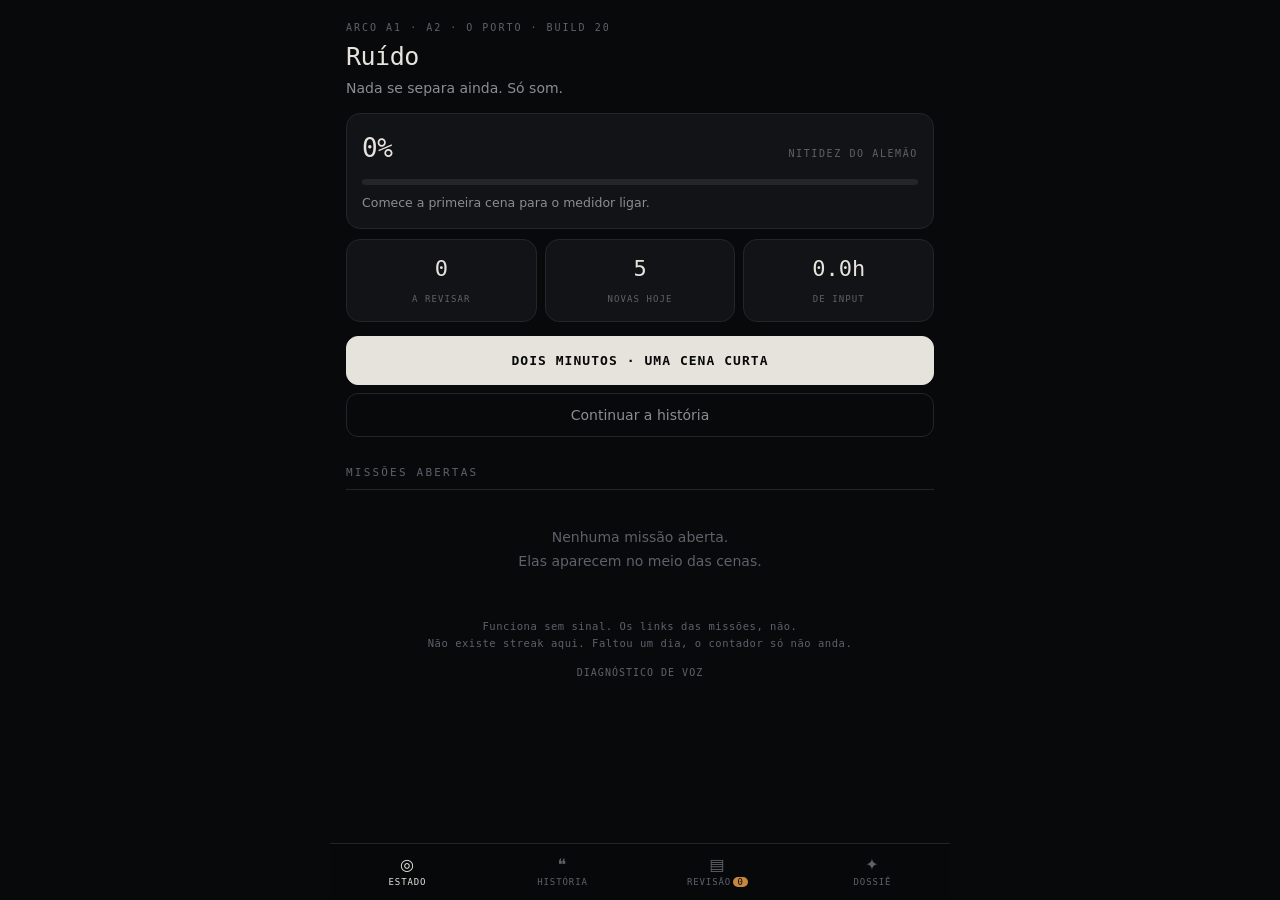
==== index.html @ bc8f6871 "Add files via upload" ====
<!DOCTYPE html>
<html lang="pt-BR">
<head>
<meta charset="utf-8">
<meta name="viewport" content="width=device-width,initial-scale=1,viewport-fit=cover">
<meta name="theme-color" content="#08090A">
<link rel="manifest" href="manifest.webmanifest">
<link rel="apple-touch-icon" href="icon-192.png">
<meta name="mobile-web-app-capable" content="yes">
<meta name="apple-mobile-web-app-status-bar-style" content="black-translucent">
<title>Kein Name</title>
<style>
:root{
  --breu:#08090A; --casco:#121316; --fenda:#232529; --fenda2:#2E3136;
  --osso:#E6E3DC; --bruma:#8B8D94; --fumo:#5E616A;
  --ambar:#C8873F; --gelo:#7FA8C4; --ferrugem:#9A5A4A; --verde:#6E8F6A;
  --mono:ui-monospace,"Roboto Mono","DejaVu Sans Mono",Menlo,monospace;
  --sans:system-ui,-apple-system,"Segoe UI",Roboto,sans-serif;
}
*{box-sizing:border-box;-webkit-tap-highlight-color:transparent}
html,body{margin:0;height:100%}
body{background:var(--breu);color:var(--osso);font-family:var(--sans);font-size:16px;line-height:1.5;-webkit-font-smoothing:antialiased;overflow:hidden}
#app{height:100%;display:flex;flex-direction:column;max-width:620px;margin:0 auto}
.tela{flex:1;overflow-y:auto;padding:20px 16px 30px;display:none}
.tela.ativa{display:block}
.eyebrow{font-family:var(--mono);font-size:10px;letter-spacing:.2em;text-transform:uppercase;color:var(--fumo);margin:0 0 8px}
h1{font-family:var(--mono);font-weight:500;font-size:25px;letter-spacing:-.02em;margin:0 0 4px;line-height:1.15}
h2{font-family:var(--mono);font-size:11px;letter-spacing:.2em;text-transform:uppercase;color:var(--fumo);font-weight:500;margin:28px 0 12px;padding-bottom:8px;border-bottom:1px solid var(--fenda)}

/* ── nitidez: o medidor principal ── */
.nitidez{border:1px solid var(--fenda);border-radius:14px;background:var(--casco);padding:15px;margin:14px 0 10px}
.nitidez .top{display:flex;align-items:baseline;justify-content:space-between;font-family:var(--mono)}
.nitidez .top b{font-size:26px;font-weight:500;letter-spacing:-.02em}
.nitidez .top span{font-size:10px;letter-spacing:.16em;text-transform:uppercase;color:var(--fumo)}
.barra{height:6px;border-radius:3px;background:var(--fenda);margin-top:11px;overflow:hidden}
.barra i{display:block;height:100%;background:linear-gradient(90deg,var(--ferrugem),var(--ambar));transition:width .7s cubic-bezier(.2,.7,.2,1)}
.nitidez p{margin:9px 0 0;font-size:12.5px;color:var(--bruma)}

.linha{display:flex;gap:8px;margin:10px 0}
.linha .cartao{flex:1;margin:0;text-align:center;padding:12px 6px}
.linha .cartao b{display:block;font-family:var(--mono);font-size:22px;font-weight:500}
.linha .cartao span{font-family:var(--mono);font-size:9px;letter-spacing:.12em;text-transform:uppercase;color:var(--fumo)}
.cartao{background:var(--casco);border:1px solid var(--fenda);border-radius:14px;padding:15px;margin:0 0 10px}
.cartao h3{margin:0 0 5px;font-size:15.5px;font-weight:600}
.cartao p{margin:0;font-size:13.5px;color:var(--bruma)}

button,.btn{font-family:var(--sans);cursor:pointer;border-radius:12px;border:1px solid var(--fenda);background:transparent;color:var(--osso);padding:13px 16px;font-size:15px}
button:active{transform:scale(.99)}
button:focus-visible{outline:2px solid var(--ambar);outline-offset:2px}
.principal{width:100%;background:var(--osso);color:var(--breu);border-color:var(--osso);font-weight:600;font-family:var(--mono);letter-spacing:.08em;text-transform:uppercase;font-size:13px;padding:16px;margin-top:4px}
.fantasma{width:100%;margin-top:8px;color:var(--bruma);font-size:14px}
.mini{font-family:var(--mono);font-size:10px;letter-spacing:.1em;text-transform:uppercase;color:var(--fumo);background:none;border:none;padding:10px;width:100%;margin-top:4px}

/* ── letreiro de cena ── */
.letreiro{font-family:var(--mono);font-size:10px;letter-spacing:.18em;text-transform:uppercase;color:var(--fumo);border:1px solid var(--fenda);border-left:2px solid var(--ambar);border-radius:8px;padding:9px 11px;margin:0 0 18px;line-height:1.7}
.letreiro b{display:block;color:var(--osso);font-size:12px;letter-spacing:.1em;font-weight:500}

/* ── chat ── */
#fluxo{padding-bottom:14px}
.narr{color:var(--bruma);font-size:14px;font-style:italic;margin:18px 4px;text-align:center;line-height:1.65}
.bolha{max-width:88%;margin:0 0 12px;padding:12px 14px;border-radius:16px 16px 16px 4px;background:var(--casco);border:1px solid var(--fenda)}
.bolha .quem{font-family:var(--mono);font-size:10px;letter-spacing:.16em;text-transform:uppercase;color:var(--ambar);margin:0 0 7px}
.bolha.en .quem{color:var(--gelo)}
.bolha .txt{font-size:17.5px;line-height:1.6}
.bolha .pt{font-size:13px;color:var(--bruma);margin-top:9px;padding-top:9px;border-top:1px solid var(--fenda);display:none}
.bolha.aberta .pt{display:block}
.bolha .ferramentas{display:flex;gap:6px;margin-top:11px}
.bolha .ferramentas button{padding:7px 11px;font-family:var(--mono);font-size:10px;letter-spacing:.1em;text-transform:uppercase;color:var(--fumo);border-radius:8px}

/* ── A NÉVOA ── */
.p{cursor:pointer;transition:filter .45s ease,opacity .45s ease;border-radius:3px}
.p.n0{color:var(--fumo);letter-spacing:.04em}
.bolha.en .p.n0{filter:blur(3px);opacity:.72;color:inherit;letter-spacing:normal}
.p.n1{filter:blur(3px);opacity:.72}
.p.n2{filter:blur(1.1px);opacity:.9}
.p.n3{filter:none}
.p.clara{filter:none!important;opacity:1!important;color:inherit!important;background:rgba(200,135,63,.12)}
.bolha.en .p.clara{background:rgba(127,168,196,.12)}

.eu{max-width:88%;margin:0 0 12px auto;padding:12px 14px;border-radius:16px 16px 4px 16px;background:var(--fenda);font-size:15px}
.ops{display:flex;flex-direction:column;gap:8px;margin:6px 0 14px}
.ops button{text-align:left;line-height:1.4}
.ops button:active{background:var(--fenda)}

.painel{border:1px solid var(--fenda);border-radius:14px;padding:15px;margin:0 0 14px;background:var(--casco)}
.painel .rot{font-family:var(--mono);font-size:10px;letter-spacing:.16em;text-transform:uppercase;color:var(--fumo);margin:0 0 8px}
.painel h4{margin:0 0 6px;font-size:16px}
.painel p{margin:0 0 12px;font-size:14px;color:var(--bruma)}
.painel.missao{border-left:2px solid var(--ambar)}
.painel.nota{border-left:2px solid var(--gelo)}
.painel.dossie{border-left:2px solid var(--ferrugem)}
.painel.claude{border-left:2px solid var(--osso)}
.painel.baralho{border-left:2px solid var(--verde)}
.painel a.link{display:block;text-align:center;text-decoration:none;color:var(--osso);border:1px solid var(--fenda2);border-radius:10px;padding:12px;font-size:14px;margin-bottom:8px}
.selo{display:inline-block;font-family:var(--mono);font-size:10px;letter-spacing:.12em;text-transform:uppercase;color:var(--ambar);border:1px solid var(--fenda2);border-radius:6px;padding:3px 7px;margin-bottom:10px}

/* ── revisão ── */
.carta{background:var(--casco);border:1px solid var(--fenda);border-radius:16px;padding:30px 20px;text-align:center;margin:12px 0}
.carta .frente{font-size:26px;line-height:1.3}
.carta .verso{font-size:17px;color:var(--bruma);margin-top:18px;padding-top:18px;border-top:1px solid var(--fenda);display:none}
.carta.virada .verso{display:block}
.carta .dica{font-size:13px;color:var(--fumo);margin-top:10px;font-style:italic}
.direcao{font-family:var(--mono);font-size:10px;letter-spacing:.14em;text-transform:uppercase;color:var(--fumo);margin-bottom:14px}
.notas{display:grid;grid-template-columns:repeat(4,1fr);gap:6px;margin-top:12px}
.notas button{padding:14px 3px;font-family:var(--mono);font-size:10.5px;letter-spacing:.03em}
.notas button.b0{border-color:var(--ferrugem);color:var(--ferrugem)}
.notas button.b3{border-color:var(--verde);color:var(--verde)}

/* ── mapa ── */
.local{display:block;width:100%;text-align:left;background:var(--casco);border:1px solid var(--fenda);border-radius:14px;padding:15px;margin:0 0 10px}
.local.destaque{border-left:2px solid var(--ambar)}
.local.trancado{opacity:.45}
.local h4{margin:0 0 4px;font-size:16px;display:flex;justify-content:space-between;align-items:center}
.local p{margin:0;font-size:13px;color:var(--bruma)}
.vinculo{display:inline-flex;gap:3px;vertical-align:middle}
.vinculo i{width:6px;height:6px;border-radius:50%;background:var(--fenda2);display:block}
.vinculo i.on{background:var(--ambar)}

/* ── lupa ── */
#lupa{position:fixed;left:0;right:0;bottom:0;background:var(--casco);border-top:1px solid var(--fenda2);padding:18px 18px calc(20px + env(safe-area-inset-bottom));transform:translateY(110%);transition:transform .28s cubic-bezier(.2,.8,.2,1);z-index:40;max-width:620px;margin:0 auto}
#lupa.abre{transform:none}
#lupa .w{font-family:var(--mono);font-size:22px;margin:0 0 6px}
#lupa .m{font-size:15px;color:var(--bruma);margin:0 0 4px}
#lupa .s{font-family:var(--mono);font-size:10px;letter-spacing:.14em;text-transform:uppercase;color:var(--fumo)}
#lupa .fechar{position:absolute;top:12px;right:12px;border:none;color:var(--fumo);font-size:20px;padding:6px 10px}

.item{border-bottom:1px solid var(--fenda);padding:14px 0}
.item:last-child{border-bottom:none}
.item h4{margin:0 0 4px;font-size:15px}
.item p{margin:0;font-size:13.5px;color:var(--bruma)}
.tag{font-family:var(--mono);font-size:9.5px;letter-spacing:.14em;text-transform:uppercase;padding:2px 6px;border-radius:5px;background:rgba(200,135,63,.13);color:var(--ambar);margin-left:6px;vertical-align:1px}
.tag.en{background:rgba(127,168,196,.13);color:var(--gelo)}

nav{display:flex;border-top:1px solid var(--fenda);background:rgba(8,9,10,.96);backdrop-filter:blur(10px);padding-bottom:env(safe-area-inset-bottom)}
nav button{flex:1;border:none;border-radius:0;padding:11px 2px 13px;background:none;color:var(--fumo);font-family:var(--mono);font-size:9px;letter-spacing:.1em;text-transform:uppercase}
nav button .ic{display:block;font-size:16px;margin-bottom:3px;font-family:var(--sans)}
nav button.ativa{color:var(--osso)}
nav button .pip{display:inline-block;min-width:15px;padding:0 4px;background:var(--ambar);color:var(--breu);border-radius:8px;font-size:9px;margin-left:2px}

.vazio{text-align:center;color:var(--fumo);font-size:14px;padding:44px 20px;line-height:1.7}
.aviso{font-family:var(--mono);font-size:10.5px;color:var(--fumo);letter-spacing:.05em;line-height:1.7;text-align:center;margin:22px 0 0}
textarea{width:100%;background:var(--casco);border:1px solid var(--fenda);border-radius:12px;color:var(--osso);font-family:var(--mono);font-size:12px;padding:12px;min-height:140px}
@media(prefers-reduced-motion:reduce){*{transition:none!important}}
</style>
</head>
<body>
<div id="app">
  <section class="tela ativa" id="t-estado"></section>
  <section class="tela" id="t-historia"><div id="fluxo"></div></section>
  <section class="tela" id="t-revisao"></section>
  <section class="tela" id="t-dossie"></section>
  <nav>
    <button data-t="estado" class="ativa"><span class="ic">◎</span>Estado</button>
    <button data-t="historia"><span class="ic">❝</span>História</button>
    <button data-t="revisao"><span class="ic">▤</span>Revisão<span class="pip" id="pip" hidden></span></button>
    <button data-t="dossie"><span class="ic">✦</span>Dossiê</button>
  </nav>
</div>
<div id="lupa" hidden><button class="fechar" onclick="fecharLupa()">×</button><div id="lupaC"></div></div>

<script>
/* ══════════════════════════════════════════════════════════════
   KEIN NAME — pacote v2
   Alemão A1 do zero · Inglês A2
   ══════════════════════════════════════════════════════════════ */
const BUILD = 20;
const yt = q => "https://www.youtube.com/results?search_query=" + encodeURIComponent(q);

const PACOTE = {
versao:2,
personagens:{
  hallmann:{nome:"Dra. Hallmann"}, marlene:{nome:"Marlene"},
  jonas:{nome:"Jonas"}, teodor:{nome:"Teodor"}
},

/* ── LÉXICO ──────────────────────────────────────────────
   tok = as formas de superfície que essa carta "limpa" na tela  */
cartas:{
 "de.gutenmorgen":{lang:"de",f:"Guten Morgen",v:"bom dia",tok:["guten","morgen"]},
 "de.danke":{lang:"de",f:"Danke",v:"obrigado",tok:["danke"]},
 "de.bitte":{lang:"de",f:"bitte",v:"por favor · de nada",tok:["bitte"]},
 "de.ja":{lang:"de",f:"ja / nein",v:"sim / não",tok:["ja","nein"]},
 "de.gut":{lang:"de",f:"gut",v:"bom, bem",tok:["gut","sehr"]},
 "de.bett":{lang:"de",f:"das Bett",v:"a cama",dica:"neutro · das",tok:["bett"]},
 "de.fenster":{lang:"de",f:"das Fenster",v:"a janela",dica:"neutro · das",tok:["fenster"]},
 "de.tuer":{lang:"de",f:"die Tür",v:"a porta",dica:"feminino · die",tok:["tür"]},
 "de.tisch":{lang:"de",f:"der Tisch",v:"a mesa",dica:"masculino · der",tok:["tisch"]},
 "de.stuhl":{lang:"de",f:"der Stuhl",v:"a cadeira",dica:"masculino · der",tok:["stuhl"]},
 "de.lampe":{lang:"de",f:"die Lampe",v:"a luz, o abajur",dica:"feminino · die",tok:["lampe"]},
 "de.brot":{lang:"de",f:"das Brot",v:"o pão",dica:"neutro · das",tok:["brot"]},
 "de.wasser":{lang:"de",f:"das Wasser",v:"a água",dica:"neutro · das",tok:["wasser"]},
 "de.kaffee":{lang:"de",f:"der Kaffee",v:"o café",dica:"masculino · der",tok:["kaffee"]},
 "de.milch":{lang:"de",f:"die Milch",v:"o leite",dica:"feminino · die",tok:["milch"]},
 "de.fisch":{lang:"de",f:"der Fisch",v:"o peixe",dica:"masculino · der",tok:["fisch"]},
 "de.netz":{lang:"de",f:"das Netz",v:"a rede",dica:"neutro · das",tok:["netz"]},
 "de.boot":{lang:"de",f:"das Boot",v:"o barco",dica:"neutro · das",tok:["boot"]},
 "de.hafen":{lang:"de",f:"der Hafen",v:"o porto",dica:"masculino · der",tok:["hafen"]},
 "de.meer":{lang:"de",f:"das Meer",v:"o mar",dica:"neutro · das",tok:["meer"]},
 "de.name":{lang:"de",f:"der Name",v:"o nome",dica:"masculino · der",tok:["name","namen"]},
 "de.kopf":{lang:"de",f:"der Kopf",v:"a cabeça",dica:"masculino · der",tok:["kopf"]},
 "de.geld":{lang:"de",f:"das Geld",v:"o dinheiro",dica:"neutro · das",tok:["geld"]},
 "de.kalt":{lang:"de",f:"kalt / warm",v:"frio / quente",tok:["kalt","warm"]},
 "de.heute":{lang:"de",f:"heute",v:"hoje",tok:["heute"]},
 "de.hier":{lang:"de",f:"hier",v:"aqui",tok:["hier"]},
 "de.wasistdas":{lang:"de",f:"Was ist das?",v:"o que é isso?",tok:["was","ist","das"]},
 "de.wieheisstdu":{lang:"de",f:"Wie heißt du?",v:"como você se chama?",tok:["wie","heißt","heißen"]},
 "de.ichheisse":{lang:"de",f:"Ich heiße ...",v:"eu me chamo ...",tok:["ich","heiße"]},
 "de.ichweissnicht":{lang:"de",f:"Ich weiß nicht.",v:"eu não sei",tok:["weiß","nicht"]},
 "de.ichverstehenicht":{lang:"de",f:"Ich verstehe nicht.",v:"eu não entendo",tok:["verstehe","verstehen"]},
 "de.langsambitte":{lang:"de",f:"Langsam, bitte.",v:"devagar, por favor",tok:["langsam"]},
 "de.nochmal":{lang:"de",f:"Noch mal.",v:"de novo",tok:["noch","mal"]},
 "de.ichmoechte":{lang:"de",f:"Ich möchte ...",v:"eu queria ... (pedido educado)",tok:["möchte","möchtest"]},
 "de.wieviel":{lang:"de",f:"Wie viel kostet das?",v:"quanto custa isso?",tok:["viel","kostet"]},
 "de.haben":{lang:"de",f:"Haben Sie ...?",v:"o senhor tem ...?",tok:["haben"]},
 "de.machen":{lang:"de",f:"machen",v:"fazer",tok:["machen","macht"]},

 "en.wakeup":{lang:"en",f:"to wake up",v:"acordar",dica:"A2 · phrasal básico",tok:["wake up","woke up"]},
 "en.lookfor":{lang:"en",f:"to look for",v:"procurar",dica:"A2 · phrasal básico",tok:["look for","looking for","looked for"]},
 "en.findout":{lang:"en",f:"to find out",v:"descobrir",dica:"A2 · phrasal básico",tok:["find out","found out"]},
 "en.washup":{lang:"en",f:"to wash up (on a beach)",v:"dar à costa, ser trazido pela maré",dica:"expressão marítima",tok:["washed up","wash up"]},
 "en.makesense":{lang:"en",f:"It doesn't make sense.",v:"não faz sentido",dica:"A2 · frase inteira",tok:["make sense","makes sense"]},
 "en.noidea":{lang:"en",f:"I have no idea.",v:"não faço ideia",dica:"A2 · frase inteira",tok:["no idea"]},
 "en.atleast":{lang:"en",f:"at least",v:"pelo menos",dica:"A2 · conector",tok:["at least"]},
 "en.onpurpose":{lang:"en",f:"on purpose",v:"de propósito",dica:"A2 · expressão",tok:["on purpose"]},
 "en.keeptrack":{lang:"en",f:"to keep track of",v:"acompanhar, não perder de vista",tok:["keep track"]},
 "en.takecare":{lang:"en",f:"to take care of",v:"cuidar de",dica:"A2 · phrasal básico",tok:["take care"]},
 "en.rightnow":{lang:"en",f:"right now",v:"agora mesmo",dica:"A2",tok:["right now"]},
 "en.becareful":{lang:"en",f:"Be careful.",v:"tome cuidado",dica:"A2",tok:["be careful","careful"]}
},

/* ── ESTRUTURA ── */
arco:{cefr:"A1 · A2",titulo:"O Porto",
 sinopse:"Stralsund, Báltico. Você acorda sem nome. Tudo à sua volta é alemão; no bolso do casaco, um caderno em inglês com a sua letra."},
capitulos:[
 {id:"c1",titulo:"Ruído",desc:"Nada se separa ainda. Só som.",cenas:["s1","s2","s3","s4","s5"],exame:"x1",portao:{min:0,vistas:0}},
 {id:"c2",titulo:"Nomes",desc:"As coisas começam a ter borda.",cenas:["s6","s7","s8"],exame:"x2",portao:{min:40,vistas:14}}
],

/* ── LOCAIS (sempre tem o que fazer) ── */
locais:{
 pensao:{nome:"A pensão Voss",quem:"marlene",onde:"Rua do cais 4 · cheiro de pão",abre:1,micro:["mp1","mp2","mp3"]},
 kai:{nome:"O cais norte",quem:"teodor",onde:"Vento, redes, gaivotas",abre:1,micro:["mk1","mk2","mk3"]},
 boot:{nome:"O barco do Jonas",quem:"jonas",onde:"Motor parado, cheiro de diesel",abre:3,micro:["mb1","mb2"]},
 praxis:{nome:"O consultório",quem:"hallmann",onde:"Desinfetante e uma ficha em branco",abre:6,micro:["mh1","mh2"]}
},

cenas:{

s1:{titulo:"Kein Name",local:"Hospital · Stralsund",hora:"07:10 · nublado",nodes:[
 {t:"narr",pt:"Luz branca. Cheiro de desinfetante e de maré. Uma mulher de jaleco está falando com você há algum tempo — você só percebe agora que as palavras eram para você."},
 {t:"fala",quem:"hallmann",lang:"de",txt:"Guten Morgen. Können Sie mich hören?",pt:"Bom dia. Você consegue me ouvir?"},
 {t:"narr",pt:"Você entende que é uma pergunta pela melodia — sobe no fim. Só isso. Toque em qualquer palavra para forçar o foco nela."},
 {t:"fala",quem:"hallmann",lang:"de",txt:"Wie heißen Sie?",pt:"Como o senhor se chama?"},
 {t:"escolha",pergunta:"Você procura o próprio nome e não acha nada.",ops:[
  {txt:"Balbuciar qualquer som de volta.",flag:"tentou_falar",replica:{quem:"hallmann",lang:"de",txt:"Ganz ruhig. Ganz langsam.",pt:"Calma. Bem devagar."}},
  {txt:"Ficar em silêncio e só ouvir.",flag:"ficou_calado",replica:{quem:"hallmann",lang:"de",txt:"Gut. Hören Sie einfach zu.",pt:"Bom. Apenas escute."}}]},
 {t:"narr",pt:"Ela escreve algo. No lugar do nome, na ficha, deixa em branco e anota duas palavras que você vai ver muitas vezes ainda: KEIN NAME."},
 {t:"cartas",ids:["de.gutenmorgen","de.ja"]},
 {t:"dossie",id:"f1",titulo:"Ficha 001 — Stralsund",corpo:"Homem, ~20 anos. Encontrado no cais norte. Sem documento. Audição normal, fala ausente. Casaco continha um caderno manuscrito em inglês. Nome: em branco."},
 {t:"nota",id:"n1",titulo:"Por que a tela está embaçada",corpo:"A névoa não é enfeite: é o seu ouvido desenhado na tela. Cada palavra aparece do jeito que você a escuta hoje.\n\nBloco sólido = som que você nunca separou do resto. Borrado = já passou por você, ainda não gruda. Nítido = já é sua.\n\nEla limpa sozinha conforme você reencontra a palavra nas cenas e acerta a carta na revisão. Você não aperta nada para isso acontecer. Reler uma cena velha daqui a duas semanas é a melhor medida de progresso que este app tem."},
 {t:"missao",id:"m1",titulo:"Deixar o som entrar",desc:"20 minutos de canções infantis alemãs. Não tente entender. Olhe pela janela do trem. O alvo é o ritmo.",link:yt("kinderlieder zum mitsingen"),minutos:20,lang:"de"}]},

s2:{titulo:"Die Pension",local:"Pensão Voss · cais",hora:"06:40 · chuva fina",nodes:[
 {t:"narr",pt:"Três dias depois. Uma pensão de dois andares no cais, cheiro de pão. Marlene Voss tem sessenta e poucos anos e a decisão já tomada: com você, ela não fala outra língua."},
 {t:"fala",quem:"marlene",lang:"de",txt:"Guten Morgen.",pt:"Bom dia."},
 {t:"narr",pt:"Ela aponta para a cama. Depois para a janela. Depois para a porta. Uma coisa de cada vez, sempre no mesmo ritmo, sempre esperando."},
 {t:"fala",quem:"marlene",lang:"de",txt:"Das Bett. Das Fenster. Die Tür.",pt:"A cama. A janela. A porta."},
 {t:"escolha",pergunta:"Ela espera. Está claro que espera alguma coisa.",ops:[
  {txt:"Repetir exatamente os sons que ela fez.",flag:"repetiu",replica:{quem:"marlene",lang:"de",txt:"Ja! Noch mal. Das Bett.",pt:"Sim! De novo. A cama."}},
  {txt:"Apontar para a janela e olhar para ela.",flag:"apontou",replica:{quem:"marlene",lang:"de",txt:"Das Fenster. Gut.",pt:"A janela. Bom."}}]},
 {t:"cartas",ids:["de.bett","de.fenster","de.tuer"]},
 {t:"fala",quem:"marlene",lang:"de",txt:"Das Brot. Das Wasser. Der Tisch. Bitte.",pt:"O pão. A água. A mesa. Por favor."},
 {t:"cartas",ids:["de.brot","de.wasser","de.tisch","de.danke","de.bitte"]},
 {t:"nota",id:"n2",titulo:"Você já notou. Agora eu explico.",corpo:"Reparou que ela nunca diz só Brot? Vem sempre uma palavrinha antes: das, die, der. Todo substantivo alemão carrega um desses — é o gênero da palavra, e não existe lógica confiável para adivinhar.\n\nRegra da casa: você nunca guarda um substantivo sozinho, guarda com o artigo colado, como se fosse uma palavra só. Suas cartas já vêm assim. Não decore a lista de gêneros. Só nunca separe."},
 {t:"missao",id:"m2",titulo:"O ritual da manhã",desc:"Amanhã, ao acordar, faça o percurso da Marlene em voz alta: cama, janela, porta, mesa, pão, água. Aponte de verdade. Todos os dias desta semana.",minutos:5,lang:"de"}]},

s3:{titulo:"The Notebook",local:"Pensão Voss · cozinha",hora:"19:20 · vento sul",nodes:[
 {t:"narr",pt:"O sobrinho de Marlene chega do turno nos barcos com o seu casaco na mão e o caderno já aberto. Ele fala com você em inglês — e alguma coisa em você acompanha sem esforço, o que é assustador."},
 {t:"fala",quem:"jonas",lang:"en",foco:["washed up","look for"],txt:"So. You washed up on the north pier. No papers, no name. Only this notebook. I had to look for something with your name on it. There is nothing.",pt:"Então. Você deu à costa no cais norte. Sem documento, sem nome. Só este caderno. Tive que procurar alguma coisa com o seu nome. Não tem nada."},
 {t:"narr",pt:"Você entende. Não tudo, mas o suficiente para o estômago afundar. O alemão é uma parede; o inglês é uma porta entreaberta."},
 {t:"fala",quem:"jonas",lang:"en",foco:["make sense","looking for"],txt:"And it doesn't make sense. Nobody is looking for you. Nobody called the police. Nothing.",pt:"E não faz sentido. Ninguém está te procurando. Ninguém chamou a polícia. Nada."},
 {t:"escolha",pergunta:"O caderno tem umas quarenta páginas. Só a primeira tem data.",ops:[
  {txt:"Read me the first page.",flag:"leu_pagina",replica:{quem:"jonas",lang:"en",foco:["keep track"],txt:"Okay. The writing is bad, so wait a second. It says: keep track of everything. Trust the water, not the people.",pt:"Ok. A letra é ruim, então espera um pouco. Diz: acompanhe tudo. Confie na água, não nas pessoas."}},
  {txt:"Pegar o caderno da mão dele.",flag:"pegou_caderno",replica:{quem:"jonas",lang:"en",foco:["be careful","take care"],txt:"Easy. It's yours. But be careful — take care of it and don't show it to people here.",pt:"Calma. É seu. Mas tome cuidado — cuide dele e não mostre para as pessoas daqui."}}]},
 {t:"cartas",ids:["en.washup","en.lookfor","en.makesense","en.keeptrack"]},
 {t:"dossie",id:"f2",titulo:"Caderno — página 1",corpo:"Keep track of everything. Trust the water, not the people.\n\nA letra é a sua. A data é de quatro meses atrás. As outras trinta e nove páginas não têm data nenhuma."},
 {t:"nota",id:"n3",titulo:"Por que o inglês aparece quase limpo",corpo:"O alemão você está construindo do chão. O inglês não: você está em A2. Entende a linha geral de uma frase simples, tropeça no vocabulário menos comum e nas expressões que não se traduzem palavra por palavra.\n\nPor isso a névoa do inglês é seletiva. A frase inteira fica legível e só a expressão fica embaçada — porque é exatamente ali que você perde o sentido. Nada de aula de gramática básica: o inglês ganha frase inteira, phrasal verb comum e fala real. É assim que A2 vira B1, não com mais regra."},
 {t:"missao",id:"m3",titulo:"Inglês de verdade, em A2",desc:"20 minutos de fala nativa lenta e não didática. Primeira passada sem legenda; se voltar, aí sim com legenda.",link:yt("slow english conversation podcast a2 real speech"),minutos:20,lang:"en"}]},

s4:{titulo:"Der Alte am Kai",local:"Cais norte",hora:"05:55 · frio",nodes:[
 {t:"narr",pt:"No cais há um velho que conserta redes e quase não fala. Chamam ele de Teodor. Quando fala, é curto. O resto do tempo ele assobia a mesma coisa."},
 {t:"fala",quem:"teodor",lang:"de",txt:"Der Hafen. Das Meer. Kalt heute.",pt:"O porto. O mar. Frio hoje."},
 {t:"narr",pt:"E volta a assobiar. Sobe, sobe, cai. Uma pausa. Sobe de novo, cai mais longe. Você percebe que consegue prever onde a melodia vai cair antes que ela caia."},
 {t:"nota",id:"n4",titulo:"O que você acabou de fazer é o núcleo do método",corpo:"Prever onde a frase vai cair é prosódia — a melodia e o ritmo de uma língua. É a primeira coisa que um bebê aprende, meses antes de qualquer palavra, e é a última coisa que um adulto que estudou por livro adquire.\n\nA prosódia entra por exposição e não entra por explicação. Quando ela está no lugar, as palavras se separam quase sozinhas — e é literalmente isso que a névoa desta tela está desenhando."},
 {t:"escolha",pergunta:"Ele para o assobio e olha para você.",ops:[
  {txt:"Tentar assobiar de volta.",flag:"assobiou",replica:{quem:"teodor",lang:"de",txt:"Ha. Noch mal.",pt:"Ha. De novo."}},
  {txt:"Dizer a única palavra que ele te deu.",flag:"repetiu_teodor",replica:{quem:"teodor",lang:"de",txt:"Der Hafen. Ja. Der.",pt:"O porto. Sim. Der."}}]},
 {t:"cartas",ids:["de.hafen","de.meer","de.kalt","de.heute","de.nochmal"]},
 {t:"missao",id:"m4",titulo:"Sete vezes a mesma música",desc:"Escolha UMA canção alemã e ouça sete vezes ao longo da semana. Sempre a mesma. Na sétima você vai estar antecipando frases inteiras sem saber o que significam — e é exatamente esse o ponto.",link:yt("deutsche volkslieder einfach langsam"),minutos:25,lang:"de"}]},

s5:{titulo:"Langsam, bitte",local:"Pensão Voss · cozinha",hora:"07:05 · sol raso",nodes:[
 {t:"narr",pt:"Uma semana na pensão. Marlene fala mais rápido a cada dia, de propósito. Hoje ela disse uma frase longa e esperou, com as mãos na cintura."},
 {t:"fala",quem:"marlene",lang:"de",txt:"Also, was möchtest du heute machen, hm?",pt:"Então, o que você quer fazer hoje, hm?"},
 {t:"escolha",pergunta:"Você pegou três sons no meio e perdeu o resto.",ops:[
  {txt:"Langsam, bitte.",flag:"pediu_devagar",replica:{quem:"marlene",lang:"de",txt:"Langsam. Gut. Was — möchtest — du — heute — machen?",pt:"Devagar. Bom. O que — você quer — fazer — hoje?"}},
  {txt:"Ich verstehe nicht.",flag:"pediu_traduzir",replica:{quem:"marlene",lang:"de",txt:"Kein Problem. Noch mal, langsam.",pt:"Sem problema. De novo, devagar."}}]},
 {t:"cartas",ids:["de.langsambitte","de.ichverstehenicht","de.ichweissnicht","de.wasistdas","de.wieheisstdu","de.gut"]},
 {t:"nota",id:"n5",titulo:"As quatro frases que valem mais que cem palavras",corpo:"Langsam, bitte · Noch mal · Ich verstehe nicht · Was ist das?\n\nEssas quatro não servem para conversar. Servem para manter a conversa viva quando você não entendeu — que é 90% do que vai acontecer nos próximos meses. Quem tem essas frases automáticas continua exposto ao idioma; quem não tem, trava e sai da conversa.\n\nElas são as primeiras que o app vai te cobrar também no sentido inverso: português → alemão."},
 {t:"claude",titulo:"Praticar o ritual em voz alta",prompt:"Estou no jogo Kein Name, arco A1 alemão, capítulo 1 (Ruído), cena 5.\n\nFrases que já tenho: Guten Morgen / Langsam, bitte / Noch mal / Ich verstehe nicht / Ich weiß nicht / Was ist das? / Danke / bitte.\nSubstantivos com artigo: das Bett, das Fenster, die Tür, der Tisch, das Brot, das Wasser, die Lampe, der Hafen, das Meer.\n\nAja como Marlene Voss, dona da pensão. Fale comigo SÓ em alemão, com essas palavras e no máximo duas novas por vez. Aponte para as coisas do quarto e espere eu responder. Se eu travar, repita mais devagar em vez de traduzir. Só traduza se eu escrever: bitte übersetzen.\n\nNo fim me devolva: (1) as frases novas que apareceram, no formato frente | verso, e (2) uma linha dizendo se eu já posso seguir para o exame."},
 {t:"missao",id:"m5",titulo:"Traduzir ao contrário",desc:"No trem da volta, produza as sete frases da semana a partir do português, de cabeça. Só as que saírem em menos de dois segundos contam como suas.",minutos:10,lang:"de"}]},

x1:{titulo:"Sprechstunde",local:"Consultório · Dra. Hallmann",hora:"11:00",exame:true,nodes:[
 {t:"narr",pt:"Ela não vai te avaliar por prova escrita. Vai conversar e ver o que aguenta de pé."},
 {t:"fala",quem:"hallmann",lang:"de",txt:"Guten Morgen. Wie geht es Ihnen heute?",pt:"Bom dia. Como o senhor está hoje?"},
 {t:"escolha",pergunta:"Responda com o que você tem.",ops:[
  {txt:"Guten Morgen. Langsam, bitte.",replica:{quem:"hallmann",lang:"de",txt:"Sehr gut. Das ist ein ganzer Satz.",pt:"Muito bom. Isso é uma frase inteira."}},
  {txt:"Ich weiß nicht.",replica:{quem:"hallmann",lang:"de",txt:"Auch eine Antwort. Und eine richtige.",pt:"Também é uma resposta. E uma correta."}}]},
 {t:"fala",quem:"hallmann",lang:"de",txt:"Was ist das? Und das? Und das hier?",pt:"O que é isso? E isso? E isso aqui?"},
 {t:"narr",pt:"Ela aponta para a janela, a mesa, a lâmpada. Você responde as três — e percebe, no meio, que respondeu sem traduzir por dentro."},
 {t:"cartas",ids:["de.lampe","de.hier"]},
 {t:"dossie",id:"f3",titulo:"Ficha 002 — Reavaliação",corpo:"Sete dias. Segmentação presente. Repetição espontânea presente. Memória autobiográfica: ausente.\n\nHallmann anotou uma última linha e não mostrou: O paciente entende inglês melhor do que deveria, para alguém que não lembra de tê-lo aprendido."},
 {t:"nota",id:"n6",titulo:"O que mudou em uma semana",corpo:"Você não fala alemão. Mas o fluxo parou de ser uma parede: você corta a frase em pedaços, reconhece onde ela sobe e onde cai, e tem sete ferramentas para não sair da conversa quando não entende.\n\nVolte na cena 1 agora e leia de novo. É o mesmo texto. Não é a mesma tela."}]},

/* ── CAPÍTULO 2 ── */
s6:{titulo:"Der Markt",local:"Mercado do porto",hora:"08:15 · movimento",nodes:[
 {t:"narr",pt:"Marlene te arrasta para o mercado com uma cesta vazia e nenhuma intenção de ajudar. Ela fica dois passos atrás, de braços cruzados."},
 {t:"fala",quem:"marlene",lang:"de",txt:"Du machst das heute. Ich warte hier.",pt:"Hoje quem faz é você. Eu espero aqui."},
 {t:"narr",pt:"O homem do balcão olha para você. Tem peixe, pão, leite e café atrás dele."},
 {t:"escolha",pergunta:"Você precisa pedir alguma coisa.",ops:[
  {txt:"Ich möchte Brot, bitte.",flag:"pediu_pao",replica:{quem:"marlene",lang:"de",txt:"Ha! Ein Satz. Und wie viel kostet das?",pt:"Ha! Uma frase. E quanto custa isso?"}},
  {txt:"Apontar e dizer: Das, bitte.",flag:"apontou_mercado",replica:{quem:"marlene",lang:"de",txt:"Funktioniert. Aber morgen mit Wörtern.",pt:"Funciona. Mas amanhã com palavras."}}]},
 {t:"cartas",ids:["de.ichmoechte","de.wieviel","de.geld","de.milch","de.kaffee","de.fisch"]},
 {t:"nota",id:"n7",titulo:"Ich möchte é o seu primeiro verbo útil",corpo:"Você acabou de pular etapa e não percebeu. Cursos ensinam ich will (eu quero) primeiro; na rua ninguém usa isso com estranho, soa como criança exigindo.\n\nIch möchte é a forma educada, e serve para tudo: comida, informação, ajuda. Um substantivo depois dela já é uma frase completa e correta. Você tem trinta substantivos com artigo. Isso significa que você acabou de ganhar trinta frases."},
 {t:"missao",id:"m6",titulo:"Trinta pedidos",desc:"Andando pela rua, cada objeto que você reconhecer vira Ich möchte + o objeto, em voz baixa. Trinta ao longo do dia. Errar o artigo conta igual.",minutos:15,lang:"de"}]},

s7:{titulo:"The Second Page",local:"Barco do Jonas · doca 3",hora:"21:40 · sem lua",nodes:[
 {t:"narr",pt:"Jonas chama você no barco quando não tem mais ninguém na doca. Ele está com o caderno e uma lanterna, e não está confortável."},
 {t:"fala",quem:"jonas",lang:"en",foco:["found out","on purpose"],txt:"I found out something and I don't like it. Page two is not in the same ink. Somebody wrote it later. Maybe you, maybe not — but it was done on purpose.",pt:"Descobri uma coisa e não gostei. A página dois não é da mesma tinta. Alguém escreveu depois. Talvez você, talvez não — mas foi de propósito."},
 {t:"escolha",pergunta:"Ele espera antes de virar a página.",ops:[
  {txt:"What does it say?",flag:"perguntou_pagina2",replica:{quem:"jonas",lang:"en",foco:["no idea","at least"],txt:"One word and a number. Inge. And 04:15. I have no idea what it means, but at least it's a name.",pt:"Uma palavra e um número. Inge. E 04:15. Não faço ideia do que significa, mas pelo menos é um nome."}},
  {txt:"Don't read it. Give me the notebook.",flag:"recusou_pagina2",replica:{quem:"jonas",lang:"en",foco:["right now","take care"],txt:"Fine. Take it right now and take care of it. But you should know there is a name in there.",pt:"Tá bom. Pega agora e cuida dele. Mas você devia saber que tem um nome aí dentro."}}]},
 {t:"cartas",ids:["en.findout","en.onpurpose","en.noidea","en.atleast","en.rightnow","en.takecare"]},
 {t:"dossie",id:"f4",titulo:"Caderno — página 2",corpo:"Inge. 04:15.\n\nTinta diferente. Letra parecida com a sua, mas mais apressada. Marlene ficou branca quando você disse esse nome em voz alta no café da manhã, e depois disse que não conhecia ninguém assim."},
 {t:"claude",titulo:"Contar a página 2 para a Marlene",prompt:"Estou no jogo Kein Name, capítulo 2 (Nomes), cena 7. Meu inglês é A2 e meu alemão é A1 inicial.\n\nAja como Marlene Voss. Eu vou tentar te contar, em alemão de A1, que encontrei o nome Inge no caderno. Você sabe quem é Inge e não quer falar sobre isso — desvia, oferece café, muda de assunto, mas não mente descaradamente.\n\nRegras: só alemão, frases curtas, no máximo duas palavras novas por resposta. Se eu travar, repita devagar em vez de traduzir. Se eu escrever bitte übersetzen, aí sim traduza.\n\nNo fim me devolva as frases novas no formato frente | verso."}]},

s8:{titulo:"Das ist mein Netz",local:"Cais norte",hora:"06:10 · maré baixa",nodes:[
 {t:"narr",pt:"Teodor empurra uma rede rasgada para o seu lado do banco e entrega a agulha sem dizer nada. Fica claro que você vai passar a manhã ali."},
 {t:"fala",quem:"teodor",lang:"de",txt:"Das Netz. Das Boot. Der Fisch. Alles hier hat einen Namen.",pt:"A rede. O barco. O peixe. Tudo aqui tem um nome."},
 {t:"escolha",pergunta:"Ele aponta para a rede na sua mão e espera.",ops:[
  {txt:"Das ist das Netz.",flag:"nomeou_rede",replica:{quem:"teodor",lang:"de",txt:"Gut. Und jetzt: Das ist mein Netz.",pt:"Bom. E agora: Essa é a minha rede."}},
  {txt:"Wie heißt das?",flag:"perguntou_nome",replica:{quem:"teodor",lang:"de",txt:"Das Netz. Noch mal. Das Netz.",pt:"A rede. De novo. A rede."}}]},
 {t:"cartas",ids:["de.netz","de.boot","de.name","de.machen","de.haben"]},
 {t:"nota",id:"n8",titulo:"Você acabou de produzir, não só reconhecer",corpo:"Reparou que a revisão começou a te dar cartas ao contrário — português na frente, alemão atrás? Isso não é enfeite.\n\nReconhecer é barato: o cérebro só precisa achar a resposta numa lista. Produzir é caro: ele precisa construir do nada. São duas memórias diferentes, e só a segunda serve para falar.\n\nPor isso a carta invertida só aparece depois que a versão fácil já amadureceu. Se ela aparecesse antes, você iria travar e desistir — e é exatamente por isso que baralho de curso não funciona."},
 {t:"missao",id:"m7",titulo:"Nomear a casa inteira",desc:"Post-its ou não, tanto faz: percorra o seu quarto e nomeie dez objetos com artigo, em voz alta. Os que você não souber, anote em português e me traga na próxima conversa.",minutos:10,lang:"de"}]},

x2:{titulo:"Zweite Sprechstunde",local:"Consultório · Dra. Hallmann",hora:"11:00",exame:true,nodes:[
 {t:"narr",pt:"Hallmann tem a ficha na mão e uma pergunta que ela claramente já preparou."},
 {t:"fala",quem:"hallmann",lang:"de",txt:"Sagen Sie mir bitte: was möchten Sie heute machen?",pt:"Me diga, por favor: o que o senhor quer fazer hoje?"},
 {t:"escolha",pergunta:"Dessa vez você entendeu a pergunta inteira.",ops:[
  {txt:"Ich möchte den Hafen sehen.",replica:{quem:"hallmann",lang:"de",txt:"Interessant. Warum den Hafen?",pt:"Interessante. Por que o porto?"}},
  {txt:"Ich möchte einen Namen.",replica:{quem:"hallmann",lang:"de",txt:"...Das ist die erste Antwort, die Sie selbst gebaut haben.",pt:"...Essa é a primeira resposta que o senhor construiu sozinho."}}]},
 {t:"dossie",id:"f5",titulo:"Ficha 003 — Inge",corpo:"Hallmann parou de escrever quando você disse Inge.\n\nEla não perguntou onde você ouviu. Perguntou quando. E anotou a hora exata da sua resposta."},
 {t:"nota",id:"n9",titulo:"Fim do capítulo 2",corpo:"Duas semanas atrás toda a tela era bloco sólido. Volte na cena 1 e olhe a diferença — é a mesma frase da Hallmann, e agora metade dela tem borda.\n\nO próximo pacote abre o capítulo 3 (Vozes), onde as pessoas começam a falar entre si na sua frente sem esperar por você. Exporte o progresso no Dossiê e me mande."}]}
},

/* ── MICRO-CENAS: sempre disponíveis, repetíveis ── */
micro:{
mp1:{quem:"marlene",titulo:"Café da manhã",nodes:[
 {t:"fala",quem:"marlene",lang:"de",txt:"Kaffee oder Milch?",pt:"Café ou leite?"},
 {t:"escolha",pergunta:"Ela já está com as duas mãos ocupadas.",ops:[
  {txt:"Kaffee, bitte.",replica:{quem:"marlene",lang:"de",txt:"Gut. Schwarz. Wie immer.",pt:"Bom. Preto. Como sempre."}},
  {txt:"Milch, bitte.",replica:{quem:"marlene",lang:"de",txt:"Milch. Wie ein Kind.",pt:"Leite. Como criança."}}]},
 {t:"cartas",ids:["de.kaffee","de.milch"]}]},
mp2:{quem:"marlene",titulo:"A cadeira quebrada",nodes:[
 {t:"fala",quem:"marlene",lang:"de",txt:"Der Stuhl ist kaputt. Was machen wir?",pt:"A cadeira está quebrada. O que a gente faz?"},
 {t:"escolha",pergunta:"Ela testa a cadeira com a mão e olha para você.",ops:[
  {txt:"Ich weiß nicht.",replica:{quem:"marlene",lang:"de",txt:"Ehrlich. Auch gut.",pt:"Honesto. Também serve."}},
  {txt:"Ich möchte helfen.",replica:{quem:"marlene",lang:"de",txt:"Oh! Ein ganzer Satz. Komm.",pt:"Oh! Uma frase inteira. Vem."}}]},
 {t:"cartas",ids:["de.stuhl","de.machen"]}]},
mp3:{quem:"marlene",titulo:"O que ela não conta",vinculo:3,nodes:[
 {t:"narr",pt:"Ela está sentada no escuro da cozinha quando você desce de madrugada. Não acende a luz."},
 {t:"fala",quem:"marlene",lang:"de",txt:"Du schläfst nicht. Ich auch nicht.",pt:"Você não dorme. Eu também não."},
 {t:"fala",quem:"marlene",lang:"de",txt:"Manchmal ist ein Name ein Problem. Nicht immer ein Geschenk.",pt:"Às vezes um nome é um problema. Nem sempre um presente."}]},

mk1:{quem:"teodor",titulo:"Maré e vento",nodes:[
 {t:"fala",quem:"teodor",lang:"de",txt:"Kalt heute. Das Meer ist ruhig.",pt:"Frio hoje. O mar está calmo."},
 {t:"escolha",pergunta:"Ele te entrega um café de garrafa térmica sem perguntar.",ops:[
  {txt:"Danke.",replica:{quem:"teodor",lang:"de",txt:"Hm.",pt:"Hm."}},
  {txt:"Das Meer ist kalt.",replica:{quem:"teodor",lang:"de",txt:"Ja. Sehr kalt. Gut gesagt.",pt:"Sim. Muito frio. Bem dito."}}]},
 {t:"cartas",ids:["de.kalt","de.meer"]}]},
mk2:{quem:"teodor",titulo:"A rede",nodes:[
 {t:"fala",quem:"teodor",lang:"de",txt:"Das Netz. Der Fisch. Das Boot. Noch mal.",pt:"A rede. O peixe. O barco. De novo."},
 {t:"escolha",pergunta:"Ele repete três vezes e depois cala.",ops:[
  {txt:"Repetir os três.",replica:{quem:"teodor",lang:"de",txt:"Ja. Langsam ist gut.",pt:"Sim. Devagar é bom."}},
  {txt:"Was ist das?",replica:{quem:"teodor",lang:"de",txt:"Das ist das Netz. Immer das Netz.",pt:"Isso é a rede. Sempre a rede."}}]},
 {t:"cartas",ids:["de.netz","de.fisch","de.boot"]}]},
mk3:{quem:"teodor",titulo:"O que ele viu naquela noite",vinculo:3,nodes:[
 {t:"narr",pt:"Ele para de consertar a rede. É a primeira vez que ele te olha por mais de dois segundos."},
 {t:"fala",quem:"teodor",lang:"de",txt:"Ich war hier. In der Nacht. Das Wasser war nicht ruhig.",pt:"Eu estava aqui. Naquela noite. A água não estava calma."},
 {t:"fala",quem:"teodor",lang:"de",txt:"Ein Boot. Kein Name am Boot.",pt:"Um barco. Sem nome no barco."}]},

mb1:{quem:"jonas",titulo:"On the boat",nodes:[
 {t:"fala",quem:"jonas",lang:"en",foco:["wake up","look for"],txt:"You wake up at five every day. Nobody does that here unless they are looking for something.",pt:"Você acorda às cinco todo dia. Ninguém faz isso aqui, a não ser que esteja procurando alguma coisa."},
 {t:"escolha",pergunta:"Ele não está acusando. Está curioso.",ops:[
  {txt:"I don't know what I'm looking for.",replica:{quem:"jonas",lang:"en",foco:["make sense"],txt:"That makes sense, actually. Keep doing it.",pt:"Isso até faz sentido. Continua fazendo."}},
  {txt:"The water. I like the water.",replica:{quem:"jonas",lang:"en",foco:["be careful"],txt:"Yeah. Just be careful with the north pier at night.",pt:"É. Só toma cuidado com o cais norte à noite."}}]},
 {t:"cartas",ids:["en.wakeup","en.becareful"]}]},
mb2:{quem:"jonas",titulo:"The engine",nodes:[
 {t:"fala",quem:"jonas",lang:"en",foco:["find out","take care"],txt:"The engine died again. I have to find out why before Friday. Can you hold this and take care not to drop it?",pt:"O motor morreu de novo. Tenho que descobrir por quê antes de sexta. Segura isso e cuidado para não deixar cair."},
 {t:"cartas",ids:["en.findout","en.takecare"]}]},

mh1:{quem:"hallmann",titulo:"Kontrolle",nodes:[
 {t:"fala",quem:"hallmann",lang:"de",txt:"Wie ist Ihr Kopf heute? Gut? Nicht gut?",pt:"Como está a sua cabeça hoje? Bem? Não bem?"},
 {t:"escolha",pergunta:"Ela já está com a caneta no ar.",ops:[
  {txt:"Gut, danke.",replica:{quem:"hallmann",lang:"de",txt:"Gut. Kurz und richtig.",pt:"Bom. Curto e correto."}},
  {txt:"Ich weiß nicht.",replica:{quem:"hallmann",lang:"de",txt:"Auch eine Antwort.",pt:"Também é uma resposta."}}]},
 {t:"cartas",ids:["de.kopf"]}]},
mh2:{quem:"hallmann",titulo:"Die Karte",nodes:[
 {t:"narr",pt:"Ela vira a ficha para você. No campo do nome, ainda: KEIN NAME."},
 {t:"fala",quem:"hallmann",lang:"de",txt:"Der Name kommt zurück. Oder nicht. Wir warten.",pt:"O nome volta. Ou não. A gente espera."},
 {t:"cartas",ids:["de.name"]}]}
}
};

/* ══════════════════════════════════════════════════════════════
   MOTOR
   ══════════════════════════════════════════════════════════════ */
const CHAVE="keinname.v2";
const NOVAS_DIA=5, PASSOS=[1,10];       // minutos dos passos de aprendizado
const DIA=864e5, MIN=6e4;

const padrao={minutos:0,feitas:[],cena:null,cartas:{},entrada:[],novas:{d:0,n:0},
  exposicao:{},flags:{},vinculo:{},micros:{},dossie:[],notas:[],missoes:{},ultimoAcesso:0};
let E=Object.assign({},padrao,JSON.parse(localStorage.getItem(CHAVE)||"{}"));
const salvar=()=>localStorage.setItem(CHAVE,JSON.stringify(E));
const $=s=>document.querySelector(s);
const agora=()=>Date.now();
const diaHoje=()=>Math.floor(Date.now()/DIA);
const esc=t=>String(t).replace(/[&<>]/g,c=>({"&":"&amp;","<":"&lt;",">":"&gt;"}[c]));
const atr=t=>String(t).replace(/&/g,"&amp;").replace(/</g,"&lt;").replace(/>/g,"&gt;")
             .replace(/"/g,"&quot;").replace(/'/g,"&#39;");
const norm=w=>w.toLowerCase().replace(/[^a-zäöüßáéíóú]/g,"");

/* índice palavra/expressão → carta */
const IDX={};
Object.entries(PACOTE.cartas).forEach(([id,c])=>(c.tok||[]).forEach(t=>{ if(!IDX[t]) IDX[t]=id; }));

/* ── VOZ ── */
let VOZES=[],destravada=false;
const carregarVozes=()=>{try{VOZES=window.speechSynthesis?speechSynthesis.getVoices()||[]:[]}catch(e){VOZES=[]}return VOZES};
if(window.speechSynthesis){speechSynthesis.onvoiceschanged=carregarVozes;carregarVozes();}
function destravarVoz(){if(destravada||!window.speechSynthesis)return;
  try{const u=new SpeechSynthesisUtterance(" ");u.volume=0;speechSynthesis.speak(u);destravada=true;}catch(e){}carregarVozes();}
document.addEventListener("pointerdown",destravarVoz,{once:true});
function falar(t,lang){
  if(!window.speechSynthesis)return alert("Este navegador não tem síntese de voz.");
  destravarVoz();
  const tentar=n=>{
    carregarVozes();
    if(!VOZES.length){ if(n>0)return setTimeout(()=>tentar(n-1),300);
      return alert("Nenhuma voz instalada.\n\nAndroid: Configurações → Acessibilidade → Saída de texto em voz → Serviços de fala do Google → Instalar dados de voz (alemão e inglês)."); }
    const alvo=lang.toLowerCase(),base=alvo.slice(0,2);
    const v=VOZES.find(x=>(x.lang||"").replace("_","-").toLowerCase()===alvo)
         ||VOZES.find(x=>(x.lang||"").toLowerCase().startsWith(base));
    if(!v)return alert("Falta a voz de "+base+".\n\nInstaladas: "+VOZES.map(x=>x.lang).join(", "));
    const u=new SpeechSynthesisUtterance(t);u.voice=v;u.lang=v.lang;u.rate=.8;
    if(speechSynthesis.speaking||speechSynthesis.pending)speechSynthesis.cancel();
    setTimeout(()=>speechSynthesis.speak(u),90);
  };tentar(6);
}

/* ══ SRS: caixa de entrada → aprendizado → revisão → produção ══ */
function rolarDia(){ const d=diaHoje(); if(E.novas.d!==d){E.novas={d:d,n:0};salvar();} }
function enfileirar(id){
  const k=id+"|r";
  if(E.cartas[k]||E.entrada.includes(k))return;
  E.entrada.push(k);
}
function promoverProducao(){
  Object.keys(E.cartas).forEach(k=>{
    if(!k.endsWith("|r"))return;
    const c=E.cartas[k];
    if(c.fase==="rev"&&c.ok>=3&&c.int>=5){
      const p=k.slice(0,-2)+"|p";
      if(!E.cartas[p]&&!E.entrada.includes(p))E.entrada.push(p);
    }
  });
}
function puxarNovas(){
  rolarDia();
  let n=0;
  while(E.novas.n<NOVAS_DIA&&E.entrada.length){
    const k=E.entrada.shift();
    E.cartas[k]={fase:"aprend",passo:0,ef:2.5,int:0,rep:0,ok:0,prox:agora()};
    E.novas.n++;n++;
  }
  if(n)salvar();
  return n;
}
const devidas=()=>Object.keys(E.cartas).filter(k=>E.cartas[k].prox<=agora())
  .sort((a,b)=>(E.cartas[a].fase==="aprend"?0:1)-(E.cartas[b].fase==="aprend"?0:1)||E.cartas[a].prox-E.cartas[b].prox);
const maduras=()=>Object.keys(E.cartas).filter(k=>E.cartas[k].fase==="rev"&&E.cartas[k].ok>=3&&E.cartas[k].int>=5).length;
const vistas=()=>Object.keys(E.cartas).length;

function avaliar(k,q){
  const c=E.cartas[k];
  if(c.fase==="aprend"){
    if(q===0){c.passo=0;c.prox=agora()+PASSOS[0]*MIN;}
    else if(q===3){c.fase="rev";c.int=2;c.ok=1;c.rep=1;c.prox=agora()+2*DIA;}
    else{
      c.passo+= (q>=2?1:0);
      if(c.passo>=PASSOS.length){c.fase="rev";c.int=1;c.ok=1;c.rep=1;c.prox=agora()+DIA;}
      else c.prox=agora()+PASSOS[c.passo]*MIN;
    }
  }else{
    if(q<2){ c.fase="aprend";c.passo=0;c.int=1;c.rep=0;c.ok=Math.max(0,c.ok-1);c.prox=agora()+PASSOS[1]*MIN; }
    else{
      c.ok++;c.rep++;
      c.int=c.rep===1?1:c.rep===2?3:Math.max(1,Math.round(c.int*c.ef));
      c.ef=Math.max(1.3,c.ef+(0.1-(3-q)*(0.08+(3-q)*0.02)));
      c.prox=agora()+c.int*DIA;
    }
  }
  promoverProducao();salvar();
}

/* ══ NÉVOA ══ */
function nitidezChave(chave){
  const id=IDX[chave];
  let n=0;
  if(id){
    const c=E.cartas[id+"|r"];
    if(c) n = c.fase==="rev" ? (c.ok>=3&&c.int>=5 ? 3 : 2) : 1;
    else if(E.entrada.includes(id+"|r")) n=1;
  }
  const ex=E.exposicao[chave]||0;
  const ne=ex>=6?3:ex>=3?2:ex>=1?1:0;
  return Math.max(n,ne);
}
function nevoaHTML(f){
  if(f.lang==="en"){
    let h=esc(f.txt);
    (f.foco||[]).forEach(p=>{
      const re=new RegExp("("+p.replace(/[.*+?^${}()|[\]\\]/g,"\\$&")+")","i");
      const n=nitidezChave(p.toLowerCase());
      h=h.replace(re,'<span class="p n'+n+'" data-k="'+atr(p.toLowerCase())+'">$1</span>');
    });
    return h;
  }
  return f.txt.split(/(\s+)/).map(w=>{
    const nu=norm(w);
    if(!nu)return esc(w);
    const n=nitidezChave(nu);
    const vis=n===0?"▓".repeat(Math.min(9,Math.max(2,nu.length))):esc(w);
    return '<span class="p n'+n+'" data-k="'+atr(nu)+'" data-real="'+atr(w)+'">'+vis+"</span>";
  }).join("");
}
function contarExposicao(nodes){
  const add=f=>{
    if(f.lang==="en"){(f.foco||[]).forEach(p=>{const k=p.toLowerCase();E.exposicao[k]=(E.exposicao[k]||0)+1;});}
    else f.txt.split(/\s+/).forEach(w=>{const k=norm(w);if(k)E.exposicao[k]=(E.exposicao[k]||0)+1;});
  };
  nodes.forEach(n=>{
    if(n.t==="fala")add(n);
    if(n.t==="escolha"&&n.escolhido!==undefined)add(n.ops[n.escolhido].replica);
  });
  salvar();
}
/* medidor: % de palavras alemãs já vistas que estão com borda */
function nitidezGeral(){
  const set=new Set();
  E.feitas.forEach(id=>{
    const c=PACOTE.cenas[id];if(!c)return;
    c.nodes.forEach(n=>{
      if(n.t==="fala"&&n.lang==="de")n.txt.split(/\s+/).forEach(w=>{const k=norm(w);if(k)set.add(k);});
    });
  });
  if(!set.size)return{pct:0,tot:0};
  let ok=0;set.forEach(k=>{if(nitidezChave(k)>=2)ok++;});
  return{pct:Math.round(ok/set.size*100),tot:set.size};
}

/* ── progresso da história ── */
const capAtual=()=>PACOTE.capitulos.find(c=>[...c.cenas,c.exame].some(x=>x&&!E.feitas.includes(x)))||PACOTE.capitulos[PACOTE.capitulos.length-1];
const portaoOk=c=>E.minutos>=c.portao.min&&vistas()>=c.portao.vistas;
function proximaCena(){
  for(const cap of PACOTE.capitulos){
    if(!portaoOk(cap))return null;
    for(const c of cap.cenas)if(!E.feitas.includes(c))return c;
    if(cap.exame&&!E.feitas.includes(cap.exame))return cap.exame;
  }
  return null;
}
const vinc=q=>E.vinculo[q]||0;
function microDisponiveis(local){
  return (PACOTE.locais[local].micro||[]).filter(id=>{
    const m=PACOTE.micro[id];
    return !m.vinculo||vinc(m.quem)>=m.vinculo;
  });
}

/* ── navegação ── */
document.querySelectorAll("nav button").forEach(b=>b.onclick=()=>ir(b.dataset.t));
function ir(t){
  document.querySelectorAll(".tela").forEach(x=>x.classList.remove("ativa"));
  $("#t-"+t).classList.add("ativa");
  document.querySelectorAll("nav button").forEach(b=>b.classList.toggle("ativa",b.dataset.t===t));
  ({estado:telaEstado,historia:telaHistoria,revisao:telaRevisao,dossie:telaDossie})[t]();
  pip();
}
function pip(){const n=devidas().length,el=$("#pip");el.hidden=!n;el.textContent=n;}

/* ══ TELA: ESTADO ══ */
function telaEstado(){
  rolarDia();
  const cap=capAtual(),nt=nitidezGeral(),d=devidas().length;
  const podeNovas=E.entrada.length&&E.novas.n<NOVAS_DIA;
  const ausencia=E.ultimoAcesso?Math.floor((agora()-E.ultimoAcesso)/DIA):0;
  const prox=proximaCena();
  const trancado=!portaoOk(cap);

  $("#t-estado").innerHTML=`
   <p class="eyebrow">Arco ${PACOTE.arco.cefr} · ${esc(PACOTE.arco.titulo)} · build ${BUILD}</p>
   <h1>${esc(cap.titulo)}</h1>
   <p style="color:var(--bruma);font-size:14px;margin:6px 0 0">${esc(cap.desc)}</p>

   <div class="nitidez">
     <div class="top"><b>${nt.pct}%</b><span>nitidez do alemão</span></div>
     <div class="barra"><i style="width:${nt.pct}%"></i></div>
     <p>${nt.tot?`${nt.tot} palavras já apareceram na sua frente. Essa é a fatia que já tem borda.`:"Comece a primeira cena para o medidor ligar."}</p>
   </div>

   ${ausencia>=2?`<div class="cartao" style="border-left:2px solid var(--ambar)">
      <h3>Bilhete na porta</h3>
      <p>“Das Brot ist auf dem Tisch. Ich bin am Hafen. — M.”<br><span style="color:var(--fumo);font-size:12px">Marlene deixou isso nos ${ausencia} dias em que você não apareceu. Nada quebrou.</span></p></div>`:""}

   <div class="linha">
     <div class="cartao"><b>${d}</b><span>a revisar</span></div>
     <div class="cartao"><b>${Math.max(0,NOVAS_DIA-E.novas.n)}</b><span>novas hoje</span></div>
     <div class="cartao"><b>${(E.minutos/60).toFixed(1)}h</b><span>de input</span></div>
   </div>

   <button class="principal" onclick="doisMinutos()">${d?`Dois minutos · ${d} carta${d>1?"s":""}`:podeNovas?"Dois minutos · palavras novas":"Dois minutos · uma cena curta"}</button>
   ${trancado
     ? `<div class="cartao" style="border-color:var(--ferrugem);margin-top:12px"><h3>${esc(cap.titulo)} ainda não abre</h3>
        <p>Falta ${Math.max(0,cap.portao.min-E.minutos)} min de input e ${Math.max(0,cap.portao.vistas-vistas())} palavras iniciadas. As cenas curtas do mapa contam para as duas coisas.</p></div>`
     : prox?`<button class="fantasma" onclick="ir('historia')">Continuar a história</button>`
     : `<button class="fantasma" onclick="ir('historia')">Ir ao mapa</button>`}

   <h2>Missões abertas</h2>
   ${missoesAbertas()}
   <p class="aviso">Funciona sem sinal. Os links das missões, não.<br>Não existe streak aqui. Faltou um dia, o contador só não anda.</p>
   <button class="mini" onclick="diagVoz()">diagnóstico de voz</button>`;
  E.ultimoAcesso=agora();salvar();
}
function diagVoz(){carregarVozes();alert("build "+BUILD+"\nVozes: "+VOZES.length+(VOZES.length?"\n\n"+VOZES.map(x=>x.lang+" — "+x.name).join("\n"):""));}
function doisMinutos(){
  if(devidas().length)return ir("revisao");
  if(E.entrada.length&&E.novas.n<NOVAS_DIA){puxarNovas();return ir("revisao");}
  ir("historia");
}
function missoesAbertas(){
  const ab=[];
  Object.values(PACOTE.cenas).forEach(cn=>cn.nodes.forEach(n=>{
    if(n.t==="missao"&&E.missoes[n.id]===false)ab.push(n);}));
  if(!ab.length)return `<p class="vazio" style="padding:22px">Nenhuma missão aberta.<br>Elas aparecem no meio das cenas.</p>`;
  return ab.map(m=>`<div class="item"><h4>${esc(m.titulo)}<span class="tag ${m.lang==="en"?"en":""}">${m.lang}</span></h4>
    <p>${esc(m.desc)}</p>
    <div style="display:flex;gap:8px;margin-top:10px">
      ${m.link?`<a class="btn" style="flex:1;text-align:center;text-decoration:none;font-size:13px" href="${m.link}" target="_blank" rel="noopener">Abrir</a>`:""}
      <button style="flex:1;font-size:13px" onclick="concluirMissao('${m.id}',${m.minutos})">Concluí (+${m.minutos}min)</button>
    </div></div>`).join("");
}
function concluirMissao(id,min){if(!E.missoes[id]){E.missoes[id]=true;E.minutos+=min;salvar();}telaEstado();}

/* ══ TELA: HISTÓRIA (mapa + cena) ══ */
function telaHistoria(){ E.cena?desenharCena():desenharMapa(); }
function desenharMapa(){
  const prox=proximaCena(),cap=capAtual();
  let h=`<p class="eyebrow">Stralsund</p><h1>Onde você vai hoje</h1>
    <p style="color:var(--bruma);font-size:14px;margin:6px 0 18px">As cenas curtas podem ser refeitas. Elas não avançam a trama, mas limpam a névoa e contam para o próximo capítulo.</p>`;
  if(prox&&portaoOk(cap)){
    const c=PACOTE.cenas[prox];
    h+=`<button class="local destaque" onclick="abrirCena('${prox}')">
      <h4>${esc(c.titulo)}<span class="tag">história</span></h4>
      <p>${esc(c.local)} · ${esc(c.hora)}</p></button>`;
  }
  Object.entries(PACOTE.locais).forEach(([id,l])=>{
    const aberto=E.feitas.length>=l.abre;
    const v=vinc(l.quem),disp=microDisponiveis(id);
    h+=`<button class="local ${aberto?"":"trancado"}" ${aberto?`onclick="abrirLocal('${id}')"`:"disabled"}>
      <h4>${esc(l.nome)}<span class="vinculo">${[0,1,2,3,4].map(i=>`<i class="${i<v?"on":""}"></i>`).join("")}</span></h4>
      <p>${aberto?esc(l.onde)+" · "+disp.length+" cena"+(disp.length>1?"s":"")+" curta"+(disp.length>1?"s":""):"Ainda não faz parte da sua rotina."}</p></button>`;
  });
  if(E.feitas.length){
    h+=`<h2>Reler</h2><p style="color:var(--bruma);font-size:13.5px;margin:0 0 12px">Mesmo texto, tela diferente. É o único jeito honesto de ver o progresso.</p>`;
    E.feitas.forEach(id=>{const c=PACOTE.cenas[id];if(!c)return;
      h+=`<button class="local" onclick="abrirCena('${id}')"><h4>${esc(c.titulo)}</h4><p>${esc(c.local)}</p></button>`;});
  }
  $("#fluxo").innerHTML=h;$("#t-historia").scrollTop=0;
}
function abrirLocal(id){
  const disp=microDisponiveis(id);
  if(!disp.length)return;
  const feitos=disp.map(m=>E.micros[m]||0);
  const menor=Math.min(...feitos);
  const alvo=disp[feitos.indexOf(menor)];
  abrirMicro(alvo,PACOTE.locais[id].quem);
}
function abrirCena(id){E.cena={tipo:"cena",id:id,idx:0};salvar();desenharCena();}
function abrirMicro(id,quem){PACOTE.micro[id].nodes.forEach(n=>{if(n.t==="escolha")delete n.escolhido;});
  E.cena={tipo:"micro",id:id,idx:0,quem:quem};salvar();desenharCena();}
const cenaObj=()=>E.cena.tipo==="cena"?PACOTE.cenas[E.cena.id]:PACOTE.micro[E.cena.id];

function desenharCena(){
  const c=cenaObj();
  let h="";
  if(E.cena.tipo==="cena")h+=`<div class="letreiro"><b>${esc(c.titulo)}</b>${esc(c.local)}<br>${esc(c.hora)}</div>`;
  else h+=`<div class="letreiro"><b>${esc(c.titulo)}</b>cena curta · ${esc(PACOTE.personagens[c.quem].nome)}</div>`;
  const ate=Math.min(E.cena.idx,c.nodes.length-1);
  for(let i=0;i<=ate;i++)h+=noHTML(c.nodes[i],i,i===ate);
  const ultimo=c.nodes[ate];
  if(E.cena.idx>=c.nodes.length-1&&(ultimo.t!=="escolha"||ultimo.escolhido!==undefined))
    h+=`<button class="principal" style="margin-top:14px" onclick="fecharCena()">Encerrar</button>`;
  $("#fluxo").innerHTML=h;$("#t-historia").scrollTop=9e6;
}
function noHTML(n,i,ultimo){
  const seg=ultimo&&n.t!=="escolha"?`<button class="principal" style="margin-top:10px" onclick="avancar()">Continuar</button>`:"";
  switch(n.t){
   case "narr":return `<p class="narr">${esc(n.pt)}</p>`+seg;
   case "fala":return bolha(n)+seg;
   case "escolha":
     return `<p class="narr">${esc(n.pergunta)}</p>`+(n.escolhido!==undefined
      ?`<div class="eu">${esc(n.ops[n.escolhido].txt)}</div>`+bolha(n.ops[n.escolhido].replica)
        +(ultimo?`<button class="principal" style="margin-top:10px" onclick="avancar()">Continuar</button>`:"")
      :`<div class="ops">${n.ops.map((o,k)=>`<button onclick="escolher(${i},${k})">${esc(o.txt)}</button>`).join("")}</div>`);
   case "cartas":{
     n.ids.forEach(enfileirar);salvar();
     const novas=n.ids.filter(id=>!E.cartas[id+"|r"]).length;
     return `<div class="painel baralho"><p class="rot">Caixa de entrada</p>
       <h4>+${n.ids.length} palavras para a fila</h4>
       <p>${n.ids.map(id=>esc(PACOTE.cartas[id].f)).join(" · ")}</p>
       <p style="margin:0;color:var(--fumo);font-size:12.5px">Elas não caem todas no baralho de uma vez. Entram no máximo ${NOVAS_DIA} por dia, na ordem em que a história deu.</p>
       </div>`+seg;}
   case "missao":{
     if(E.missoes[n.id]===undefined){E.missoes[n.id]=false;salvar();}
     const f=E.missoes[n.id];
     return `<div class="painel missao"><p class="rot">Missão · ${n.lang} · ${n.minutos} min</p>
       <h4>${esc(n.titulo)}</h4><p>${esc(n.desc)}</p>
       ${n.link?`<a class="link" href="${n.link}" target="_blank" rel="noopener">Abrir material</a>`:""}
       <button style="width:100%" onclick="concluirNaCena('${n.id}',${n.minutos})">${f?"✓ concluída":"Marcar como concluída"}</button>
       </div>`+seg;}
   case "nota":
     if(!E.notas.includes(n.id)){E.notas.push(n.id);salvar();}
     return `<div class="painel nota"><span class="selo">explicação liberada</span>
       <h4>${esc(n.titulo)}</h4><p style="white-space:pre-line;color:var(--osso)">${esc(n.corpo)}</p></div>`+seg;
   case "dossie":
     if(!E.dossie.includes(n.id)){E.dossie.push(n.id);salvar();}
     return `<div class="painel dossie"><p class="rot">Fragmento recuperado</p>
       <h4>${esc(n.titulo)}</h4><p style="white-space:pre-line">${esc(n.corpo)}</p></div>`+seg;
   case "claude":
     return `<div class="painel claude"><p class="rot">Conversa ao vivo</p><h4>${esc(n.titulo)}</h4>
       <p>Esta parte é com o Claude. Copie o roteiro, cole na conversa, faça a cena por lá e volte.</p>
       <button type="button" style="width:100%" data-copiar="${atr(n.prompt)}">Copiar roteiro</button></div>`+seg;
  }
  return "";
}
function bolha(f){
  if(!f)return "";
  const en=f.lang==="en";
  return `<div class="bolha ${en?"en":""}">
    <p class="quem">${esc(PACOTE.personagens[f.quem]?.nome||"")}</p>
    <div class="txt">${nevoaHTML(f)}</div>
    <div class="pt">${esc(f.pt)}</div>
    <div class="ferramentas">
      <button type="button" data-ouvir="${atr(f.txt)}" data-lang="${en?"en-US":"de-DE"}">▶ ouvir</button>
      <button type="button" data-trad="1">tradução</button>
    </div></div>`;
}
function escolher(i,k){
  const c=cenaObj(),n=c.nodes[i];
  n.escolhido=k;
  if(n.ops[k].flag){E.flags[n.ops[k].flag]=true;salvar();}
  desenharCena();
}
function avancar(){E.cena.idx++;salvar();desenharCena();}
function concluirNaCena(id,min){if(!E.missoes[id]){E.missoes[id]=true;E.minutos+=min;salvar();}desenharCena();}
function fecharCena(){
  const c=cenaObj();
  contarExposicao(c.nodes);
  c.nodes.slice(0,E.cena.idx+1).forEach(n=>{if(n.t==="cartas")n.ids.forEach(enfileirar);});
  if(E.cena.tipo==="cena"){ if(!E.feitas.includes(E.cena.id))E.feitas.push(E.cena.id); }
  else{
    E.micros[E.cena.id]=(E.micros[E.cena.id]||0)+1;
    const q=E.cena.quem;
    E.vinculo[q]=Math.min(5,vinc(q)+1);
  }
  E.cena=null;salvar();
  puxarNovas();
  ir("estado");
}

/* ══ TELA: REVISÃO ══ */
let fila=[],cartaAtual=null,virada=false;
function telaRevisao(){
  rolarDia();puxarNovas();
  fila=devidas();
  if(!fila.length){
    const proxTs=Object.values(E.cartas).map(c=>c.prox).sort((a,b)=>a-b)[0];
    const espera=E.entrada.length;
    $("#t-revisao").innerHTML=`<p class="eyebrow">Revisão</p><h1>Nada vencido</h1>
      <p class="vazio">${Object.keys(E.cartas).length
        ?`Próxima carta em ${Math.max(1,Math.round((proxTs-agora())/36e5))} h.<br>${maduras()} de ${Object.keys(E.cartas).length} maduras.
          ${espera?`<br><br>${espera} palavras esperando na caixa de entrada — entram ${NOVAS_DIA} por dia.`:""}`
        :"O baralho enche sozinho conforme a história avança."}</p>
      <button class="fantasma" onclick="ir('historia')">Fazer uma cena curta</button>`;
    return;
  }
  cartaAtual=fila[0];virada=false;desenharCarta();
}
function desenharCarta(){
  const [id,face]=cartaAtual.split("|");
  const c=PACOTE.cartas[id],d=E.cartas[cartaAtual];
  const prod=face==="p";
  const frente=prod?c.v:c.f, verso=prod?c.f:c.v;
  const falaTxt=c.f;
  $("#t-revisao").innerHTML=`
    <p class="eyebrow">Revisão · ${fila.length} restante${fila.length>1?"s":""}</p>
    <p class="direcao">${prod?"produzir · pt → "+c.lang:"reconhecer · "+c.lang+" → pt"}${d.fase==="aprend"?" · aprendendo":""}</p>
    <div class="carta ${virada?"virada":""}" onclick="virar()">
      <div class="frente">${esc(frente)}</div>
      <div class="verso">${esc(verso)}${c.dica?`<div class="dica">${esc(c.dica)}</div>`:""}</div>
    </div>
    ${virada?`<button type="button" class="fantasma" data-ouvir="${atr(falaTxt)}" data-lang="${c.lang==="en"?"en-US":"de-DE"}">▶ ouvir</button>
      <div class="notas">
        <button class="b0" onclick="responder(0)">de novo</button>
        <button onclick="responder(1)">difícil</button>
        <button onclick="responder(2)">bom</button>
        <button class="b3" onclick="responder(3)">fácil</button>
      </div>
      <p class="aviso">${prod?"Produzir é a metade cara. Errar aqui é normal."
        :"Com 3 acertos espaçados ela amadurece — e aí volta ao contrário, para produzir."}<br>Acertos: ${d.ok}/3</p>`
     :`<button class="principal" onclick="virar()">Mostrar</button>`}`;
}
function virar(){virada=true;desenharCarta();}
function responder(q){
  avaliar(cartaAtual,q);
  fila=devidas();pip();
  if(!fila.length)telaRevisao();
  else{cartaAtual=fila[0];virada=false;desenharCarta();}
}

/* ══ TELA: DOSSIÊ ══ */
function telaDossie(){
  const frags=[],notas=[];
  Object.values(PACOTE.cenas).forEach(cn=>cn.nodes.forEach(n=>{
    if(n.t==="dossie"&&E.dossie.includes(n.id))frags.push(n);
    if(n.t==="nota"&&E.notas.includes(n.id))notas.push(n);}));
  $("#t-dossie").innerHTML=`
   <p class="eyebrow">Dossiê</p><h1>Kein Name</h1>
   <p style="color:var(--bruma);font-size:14px;margin:8px 0 0">${esc(PACOTE.arco.sinopse)}</p>

   <h2>Fragmentos · ${frags.length}</h2>
   ${frags.length?frags.map(f=>`<div class="item"><h4>${esc(f.titulo)}</h4><p style="white-space:pre-line">${esc(f.corpo)}</p></div>`).join("")
    :`<p class="vazio" style="padding:22px">Nada recuperado ainda.</p>`}

   <h2>Explicações · ${notas.length}</h2>
   ${notas.length?notas.map(n=>`<div class="item"><h4>${esc(n.titulo)}</h4><p style="white-space:pre-line">${esc(n.corpo)}</p></div>`).join("")
    :`<p class="vazio" style="padding:22px">Explicação aparece depois que o padrão já passou por você.</p>`}

   <h2>Regras da casa</h2>
   <div class="item"><h4>A tela mostra o seu ouvido</h4><p>Bloco = nunca separado. Borrado = ainda não gruda. Nítido = seu. Toque na palavra para forçar o foco.</p></div>
   <div class="item"><h4>Palavra nova entra a conta-gotas</h4><p>No máximo ${NOVAS_DIA} por dia, na ordem da história. O resto espera na caixa de entrada e não vira dívida.</p></div>
   <div class="item"><h4>Reconhecer antes de produzir</h4><p>A carta invertida (pt → alemão) só abre depois que a fácil amadurece.</p></div>
   <div class="item"><h4>Substantivo alemão nunca anda sozinho</h4><p>Sempre com der/die/das colado.</p></div>
   <div class="item"><h4>Inglês é A2, não zero</h4><p>Só a expressão fica embaçada. Frase inteira e fala real, nunca gramática básica.</p></div>
   <div class="item"><h4>Sem streak</h4><p>A moeda é hora de input e palavra com borda. Faltar não quebra nada.</p></div>

   <h2>Progresso</h2>
   <p style="font-size:14px;color:var(--bruma);margin:0 0 12px">Cole este bloco na conversa com o Claude para receber o pacote seguinte.</p>
   <textarea id="dump" readonly>${esc(exportar())}</textarea>
   <button type="button" class="principal" style="margin-top:10px" data-copiar="${atr(exportar())}">Copiar progresso</button>
   <button class="fantasma" onclick="zerar()">Apagar tudo e recomeçar</button>`;
}
function exportar(){
  const nt=nitidezGeral();
  const cs=Object.entries(E.cartas).map(([k,c])=>`${k}:${c.fase}/${c.ok}ok/${c.int}d`).join(", ");
  return `KEIN NAME — pacote v${PACOTE.versao} (build ${BUILD})
Capítulo atual: ${capAtual().titulo}
Input: ${(E.minutos/60).toFixed(1)} h · Nitidez do alemão: ${nt.pct}% de ${nt.tot} palavras
Cenas: ${E.feitas.join(", ")||"—"}
Cenas curtas: ${Object.entries(E.micros).map(([k,v])=>k+"x"+v).join(", ")||"—"}
Vínculo: ${Object.entries(E.vinculo).map(([k,v])=>k+":"+v).join(", ")||"—"}
Escolhas: ${Object.keys(E.flags).join(", ")||"—"}
Cartas: ${Object.keys(E.cartas).length} (maduras ${maduras()}) · fila de entrada: ${E.entrada.length}
Estado: ${cs||"—"}
Missões pendentes: ${Object.entries(E.missoes).filter(([,v])=>!v).map(([k])=>k).join(", ")||"nenhuma"}`;
}
function zerar(){if(confirm("Apagar todo o progresso?")){localStorage.removeItem(CHAVE);location.reload();}}

/* ── cliques globais ── */
document.addEventListener("click",e=>{
  const o=e.target.closest("[data-ouvir]");
  if(o){e.preventDefault();e.stopPropagation();return falar(o.getAttribute("data-ouvir"),o.getAttribute("data-lang")||"de-DE");}
  const t=e.target.closest("[data-trad]");
  if(t){e.preventDefault();e.stopPropagation();const b=t.closest(".bolha");b.classList.toggle("aberta");
    t.textContent=b.classList.contains("aberta")?"esconder":"tradução";return;}
  const c=e.target.closest("[data-copiar]");
  if(c){e.preventDefault();e.stopPropagation();return copiar(c.getAttribute("data-copiar"),c);}
  const p=e.target.closest(".p");
  if(p){e.preventDefault();e.stopPropagation();
    if(!p.classList.contains("clara")){p.classList.add("clara");if(p.dataset.real)p.textContent=p.dataset.real;}
    return abrirLupa(p.dataset.k);}
  if(!e.target.closest("#lupa"))fecharLupa();
});
function abrirLupa(chave){
  const id=IDX[chave],c=id?PACOTE.cartas[id]:null;
  const st=nitidezChave(chave),ex=E.exposicao[chave]||0;
  const rot=["bloco · nunca separado","borrado · ainda não gruda","com borda · quase sua","nítida · sua"][st];
  $("#lupaC").innerHTML=`<p class="w">${esc(c?c.f:chave)}</p>
    ${c?`<p class="m">${esc(c.v)}</p>`:`<p class="m" style="font-style:italic">Palavra de ligação. Não vira carta — limpa só por encontrar de novo.</p>`}
    <p class="s">${rot} · ${ex} encontro${ex===1?"":"s"}</p>
    <button class="fantasma" style="margin-top:12px" data-ouvir="${atr(c?c.f:chave)}" data-lang="${c&&c.lang==="en"?"en-US":"de-DE"}">▶ ouvir</button>`;
  const l=$("#lupa");l.hidden=false;requestAnimationFrame(()=>l.classList.add("abre"));
}
function fecharLupa(){const l=$("#lupa");l.classList.remove("abre");setTimeout(()=>l.hidden=true,280);}
function copiar(t,btn){
  const antes=btn.textContent;
  const ok=()=>{btn.textContent="Copiado ✓";setTimeout(()=>btn.textContent=antes,1800);};
  if(navigator.clipboard&&navigator.clipboard.writeText)navigator.clipboard.writeText(t).then(ok).catch(()=>fb(t,ok));
  else fb(t,ok);
}
function fb(t,ok){const ta=document.createElement("textarea");ta.value=t;ta.style.position="fixed";ta.style.opacity="0";
  document.body.appendChild(ta);ta.select();try{document.execCommand("copy");ok();}catch(e){alert(t);}ta.remove();}

/* ── partida ── */
rolarDia();promoverProducao();puxarNovas();telaEstado();pip();
if("serviceWorker" in navigator)window.addEventListener("load",()=>navigator.serviceWorker.register("sw.js").catch(()=>{}));
</script>
</body>
</html>
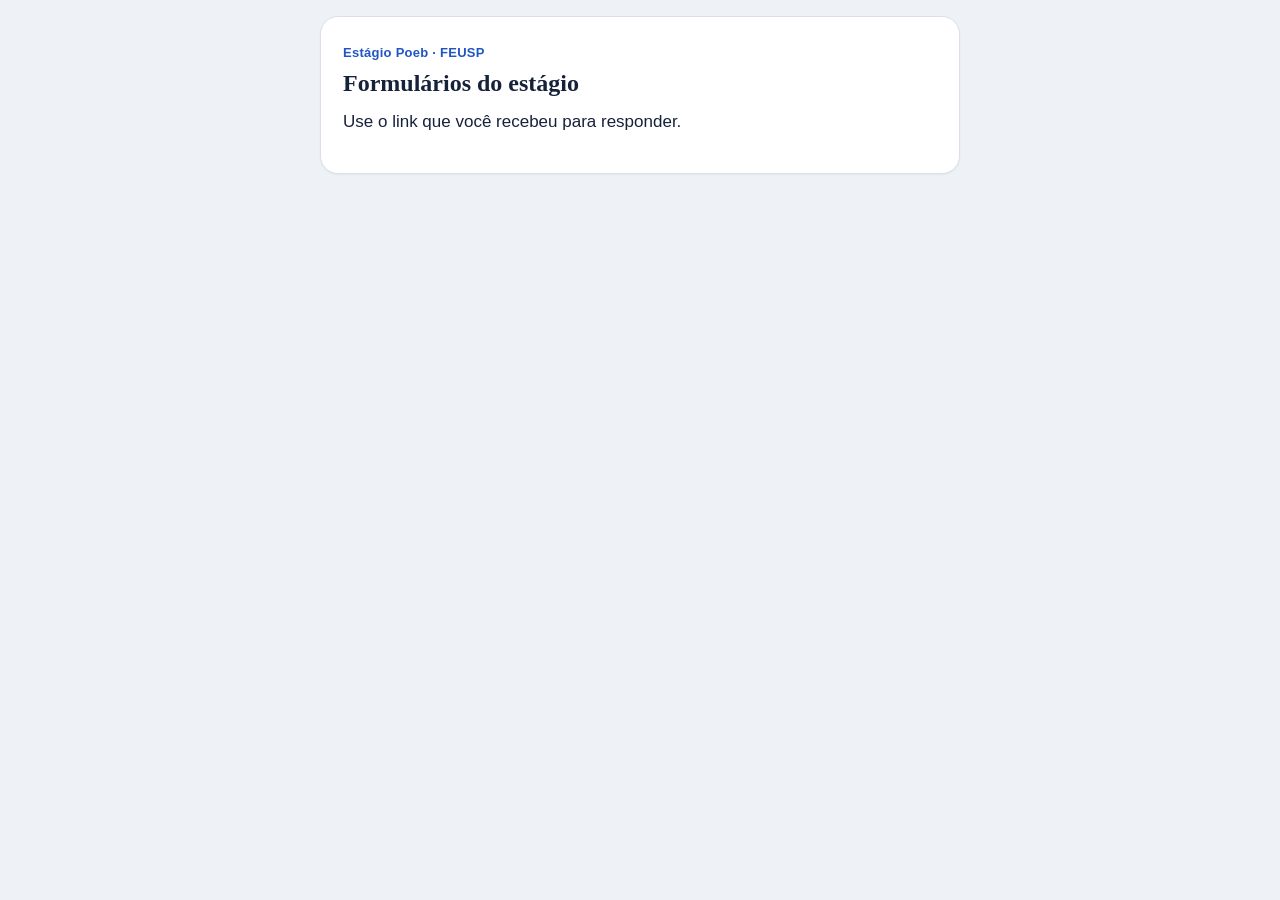
==== commit a56dacf2: "Formulários do estágio Poeb (sem endpoint ainda) Co-Authored-By: Claude Opus 5.5 <noreply@anthropic." ====
--- a/index.html
+++ b/index.html
@@ -1,941 +1 @@
-<!DOCTYPE html>
-<html lang="pt-BR">
-<head>
-<meta charset="utf-8">
-<meta name="viewport" content="width=device-width,initial-scale=1,viewport-fit=cover">
-<meta name="theme-color" content="#08090A">
-<link rel="manifest" href="manifest.webmanifest">
-<link rel="apple-touch-icon" href="icon-192.png">
-<meta name="mobile-web-app-capable" content="yes">
-<meta name="apple-mobile-web-app-status-bar-style" content="black-translucent">
-<title>Kein Name</title>
-<style>
-:root{
-  --breu:#08090A; --casco:#121316; --fenda:#232529; --fenda2:#2E3136;
-  --osso:#E6E3DC; --bruma:#8B8D94; --fumo:#5E616A;
-  --ambar:#C8873F; --gelo:#7FA8C4; --ferrugem:#9A5A4A; --verde:#6E8F6A;
-  --mono:ui-monospace,"Roboto Mono","DejaVu Sans Mono",Menlo,monospace;
-  --sans:system-ui,-apple-system,"Segoe UI",Roboto,sans-serif;
-}
-*{box-sizing:border-box;-webkit-tap-highlight-color:transparent}
-html,body{margin:0;height:100%}
-body{background:var(--breu);color:var(--osso);font-family:var(--sans);font-size:16px;line-height:1.5;-webkit-font-smoothing:antialiased;overflow:hidden}
-#app{height:100%;display:flex;flex-direction:column;max-width:620px;margin:0 auto}
-.tela{flex:1;overflow-y:auto;padding:20px 16px 30px;display:none}
-.tela.ativa{display:block}
-.eyebrow{font-family:var(--mono);font-size:10px;letter-spacing:.2em;text-transform:uppercase;color:var(--fumo);margin:0 0 8px}
-h1{font-family:var(--mono);font-weight:500;font-size:25px;letter-spacing:-.02em;margin:0 0 4px;line-height:1.15}
-h2{font-family:var(--mono);font-size:11px;letter-spacing:.2em;text-transform:uppercase;color:var(--fumo);font-weight:500;margin:28px 0 12px;padding-bottom:8px;border-bottom:1px solid var(--fenda)}
-
-/* ── nitidez: o medidor principal ── */
-.nitidez{border:1px solid var(--fenda);border-radius:14px;background:var(--casco);padding:15px;margin:14px 0 10px}
-.nitidez .top{display:flex;align-items:baseline;justify-content:space-between;font-family:var(--mono)}
-.nitidez .top b{font-size:26px;font-weight:500;letter-spacing:-.02em}
-.nitidez .top span{font-size:10px;letter-spacing:.16em;text-transform:uppercase;color:var(--fumo)}
-.barra{height:6px;border-radius:3px;background:var(--fenda);margin-top:11px;overflow:hidden}
-.barra i{display:block;height:100%;background:linear-gradient(90deg,var(--ferrugem),var(--ambar));transition:width .7s cubic-bezier(.2,.7,.2,1)}
-.nitidez p{margin:9px 0 0;font-size:12.5px;color:var(--bruma)}
-
-.linha{display:flex;gap:8px;margin:10px 0}
-.linha .cartao{flex:1;margin:0;text-align:center;padding:12px 6px}
-.linha .cartao b{display:block;font-family:var(--mono);font-size:22px;font-weight:500}
-.linha .cartao span{font-family:var(--mono);font-size:9px;letter-spacing:.12em;text-transform:uppercase;color:var(--fumo)}
-.cartao{background:var(--casco);border:1px solid var(--fenda);border-radius:14px;padding:15px;margin:0 0 10px}
-.cartao h3{margin:0 0 5px;font-size:15.5px;font-weight:600}
-.cartao p{margin:0;font-size:13.5px;color:var(--bruma)}
-
-button,.btn{font-family:var(--sans);cursor:pointer;border-radius:12px;border:1px solid var(--fenda);background:transparent;color:var(--osso);padding:13px 16px;font-size:15px}
-button:active{transform:scale(.99)}
-button:focus-visible{outline:2px solid var(--ambar);outline-offset:2px}
-.principal{width:100%;background:var(--osso);color:var(--breu);border-color:var(--osso);font-weight:600;font-family:var(--mono);letter-spacing:.08em;text-transform:uppercase;font-size:13px;padding:16px;margin-top:4px}
-.fantasma{width:100%;margin-top:8px;color:var(--bruma);font-size:14px}
-.mini{font-family:var(--mono);font-size:10px;letter-spacing:.1em;text-transform:uppercase;color:var(--fumo);background:none;border:none;padding:10px;width:100%;margin-top:4px}
-
-/* ── letreiro de cena ── */
-.letreiro{font-family:var(--mono);font-size:10px;letter-spacing:.18em;text-transform:uppercase;color:var(--fumo);border:1px solid var(--fenda);border-left:2px solid var(--ambar);border-radius:8px;padding:9px 11px;margin:0 0 18px;line-height:1.7}
-.letreiro b{display:block;color:var(--osso);font-size:12px;letter-spacing:.1em;font-weight:500}
-
-/* ── chat ── */
-#fluxo{padding-bottom:14px}
-.narr{color:var(--bruma);font-size:14px;font-style:italic;margin:18px 4px;text-align:center;line-height:1.65}
-.bolha{max-width:88%;margin:0 0 12px;padding:12px 14px;border-radius:16px 16px 16px 4px;background:var(--casco);border:1px solid var(--fenda)}
-.bolha .quem{font-family:var(--mono);font-size:10px;letter-spacing:.16em;text-transform:uppercase;color:var(--ambar);margin:0 0 7px}
-.bolha.en .quem{color:var(--gelo)}
-.bolha .txt{font-size:17.5px;line-height:1.6}
-.bolha .pt{font-size:13px;color:var(--bruma);margin-top:9px;padding-top:9px;border-top:1px solid var(--fenda);display:none}
-.bolha.aberta .pt{display:block}
-.bolha .ferramentas{display:flex;gap:6px;margin-top:11px}
-.bolha .ferramentas button{padding:7px 11px;font-family:var(--mono);font-size:10px;letter-spacing:.1em;text-transform:uppercase;color:var(--fumo);border-radius:8px}
-
-/* ── A NÉVOA ── */
-.p{cursor:pointer;transition:filter .45s ease,opacity .45s ease;border-radius:3px}
-.p.n0{color:var(--fumo);letter-spacing:.04em}
-.bolha.en .p.n0{filter:blur(3px);opacity:.72;color:inherit;letter-spacing:normal}
-.p.n1{filter:blur(3px);opacity:.72}
-.p.n2{filter:blur(1.1px);opacity:.9}
-.p.n3{filter:none}
-.p.clara{filter:none!important;opacity:1!important;color:inherit!important;background:rgba(200,135,63,.12)}
-.bolha.en .p.clara{background:rgba(127,168,196,.12)}
-
-.eu{max-width:88%;margin:0 0 12px auto;padding:12px 14px;border-radius:16px 16px 4px 16px;background:var(--fenda);font-size:15px}
-.ops{display:flex;flex-direction:column;gap:8px;margin:6px 0 14px}
-.ops button{text-align:left;line-height:1.4}
-.ops button:active{background:var(--fenda)}
-
-.painel{border:1px solid var(--fenda);border-radius:14px;padding:15px;margin:0 0 14px;background:var(--casco)}
-.painel .rot{font-family:var(--mono);font-size:10px;letter-spacing:.16em;text-transform:uppercase;color:var(--fumo);margin:0 0 8px}
-.painel h4{margin:0 0 6px;font-size:16px}
-.painel p{margin:0 0 12px;font-size:14px;color:var(--bruma)}
-.painel.missao{border-left:2px solid var(--ambar)}
-.painel.nota{border-left:2px solid var(--gelo)}
-.painel.dossie{border-left:2px solid var(--ferrugem)}
-.painel.claude{border-left:2px solid var(--osso)}
-.painel.baralho{border-left:2px solid var(--verde)}
-.painel a.link{display:block;text-align:center;text-decoration:none;color:var(--osso);border:1px solid var(--fenda2);border-radius:10px;padding:12px;font-size:14px;margin-bottom:8px}
-.selo{display:inline-block;font-family:var(--mono);font-size:10px;letter-spacing:.12em;text-transform:uppercase;color:var(--ambar);border:1px solid var(--fenda2);border-radius:6px;padding:3px 7px;margin-bottom:10px}
-
-/* ── revisão ── */
-.carta{background:var(--casco);border:1px solid var(--fenda);border-radius:16px;padding:30px 20px;text-align:center;margin:12px 0}
-.carta .frente{font-size:26px;line-height:1.3}
-.carta .verso{font-size:17px;color:var(--bruma);margin-top:18px;padding-top:18px;border-top:1px solid var(--fenda);display:none}
-.carta.virada .verso{display:block}
-.carta .dica{font-size:13px;color:var(--fumo);margin-top:10px;font-style:italic}
-.direcao{font-family:var(--mono);font-size:10px;letter-spacing:.14em;text-transform:uppercase;color:var(--fumo);margin-bottom:14px}
-.notas{display:grid;grid-template-columns:repeat(4,1fr);gap:6px;margin-top:12px}
-.notas button{padding:14px 3px;font-family:var(--mono);font-size:10.5px;letter-spacing:.03em}
-.notas button.b0{border-color:var(--ferrugem);color:var(--ferrugem)}
-.notas button.b3{border-color:var(--verde);color:var(--verde)}
-
-/* ── mapa ── */
-.local{display:block;width:100%;text-align:left;background:var(--casco);border:1px solid var(--fenda);border-radius:14px;padding:15px;margin:0 0 10px}
-.local.destaque{border-left:2px solid var(--ambar)}
-.local.trancado{opacity:.45}
-.local h4{margin:0 0 4px;font-size:16px;display:flex;justify-content:space-between;align-items:center}
-.local p{margin:0;font-size:13px;color:var(--bruma)}
-.vinculo{display:inline-flex;gap:3px;vertical-align:middle}
-.vinculo i{width:6px;height:6px;border-radius:50%;background:var(--fenda2);display:block}
-.vinculo i.on{background:var(--ambar)}
-
-/* ── lupa ── */
-#lupa{position:fixed;left:0;right:0;bottom:0;background:var(--casco);border-top:1px solid var(--fenda2);padding:18px 18px calc(20px + env(safe-area-inset-bottom));transform:translateY(110%);transition:transform .28s cubic-bezier(.2,.8,.2,1);z-index:40;max-width:620px;margin:0 auto}
-#lupa.abre{transform:none}
-#lupa .w{font-family:var(--mono);font-size:22px;margin:0 0 6px}
-#lupa .m{font-size:15px;color:var(--bruma);margin:0 0 4px}
-#lupa .s{font-family:var(--mono);font-size:10px;letter-spacing:.14em;text-transform:uppercase;color:var(--fumo)}
-#lupa .fechar{position:absolute;top:12px;right:12px;border:none;color:var(--fumo);font-size:20px;padding:6px 10px}
-
-.item{border-bottom:1px solid var(--fenda);padding:14px 0}
-.item:last-child{border-bottom:none}
-.item h4{margin:0 0 4px;font-size:15px}
-.item p{margin:0;font-size:13.5px;color:var(--bruma)}
-.tag{font-family:var(--mono);font-size:9.5px;letter-spacing:.14em;text-transform:uppercase;padding:2px 6px;border-radius:5px;background:rgba(200,135,63,.13);color:var(--ambar);margin-left:6px;vertical-align:1px}
-.tag.en{background:rgba(127,168,196,.13);color:var(--gelo)}
-
-nav{display:flex;border-top:1px solid var(--fenda);background:rgba(8,9,10,.96);backdrop-filter:blur(10px);padding-bottom:env(safe-area-inset-bottom)}
-nav button{flex:1;border:none;border-radius:0;padding:11px 2px 13px;background:none;color:var(--fumo);font-family:var(--mono);font-size:9px;letter-spacing:.1em;text-transform:uppercase}
-nav button .ic{display:block;font-size:16px;margin-bottom:3px;font-family:var(--sans)}
-nav button.ativa{color:var(--osso)}
-nav button .pip{display:inline-block;min-width:15px;padding:0 4px;background:var(--ambar);color:var(--breu);border-radius:8px;font-size:9px;margin-left:2px}
-
-.vazio{text-align:center;color:var(--fumo);font-size:14px;padding:44px 20px;line-height:1.7}
-.aviso{font-family:var(--mono);font-size:10.5px;color:var(--fumo);letter-spacing:.05em;line-height:1.7;text-align:center;margin:22px 0 0}
-textarea{width:100%;background:var(--casco);border:1px solid var(--fenda);border-radius:12px;color:var(--osso);font-family:var(--mono);font-size:12px;padding:12px;min-height:140px}
-@media(prefers-reduced-motion:reduce){*{transition:none!important}}
-</style>
-</head>
-<body>
-<div id="app">
-  <section class="tela ativa" id="t-estado"></section>
-  <section class="tela" id="t-historia"><div id="fluxo"></div></section>
-  <section class="tela" id="t-revisao"></section>
-  <section class="tela" id="t-dossie"></section>
-  <nav>
-    <button data-t="estado" class="ativa"><span class="ic">◎</span>Estado</button>
-    <button data-t="historia"><span class="ic">❝</span>História</button>
-    <button data-t="revisao"><span class="ic">▤</span>Revisão<span class="pip" id="pip" hidden></span></button>
-    <button data-t="dossie"><span class="ic">✦</span>Dossiê</button>
-  </nav>
-</div>
-<div id="lupa" hidden><button class="fechar" onclick="fecharLupa()">×</button><div id="lupaC"></div></div>
-
-<script>
-/* ══════════════════════════════════════════════════════════════
-   KEIN NAME — pacote v2
-   Alemão A1 do zero · Inglês A2
-   ══════════════════════════════════════════════════════════════ */
-const BUILD = 20;
-const yt = q => "https://www.youtube.com/results?search_query=" + encodeURIComponent(q);
-
-const PACOTE = {
-versao:2,
-personagens:{
-  hallmann:{nome:"Dra. Hallmann"}, marlene:{nome:"Marlene"},
-  jonas:{nome:"Jonas"}, teodor:{nome:"Teodor"}
-},
-
-/* ── LÉXICO ──────────────────────────────────────────────
-   tok = as formas de superfície que essa carta "limpa" na tela  */
-cartas:{
- "de.gutenmorgen":{lang:"de",f:"Guten Morgen",v:"bom dia",tok:["guten","morgen"]},
- "de.danke":{lang:"de",f:"Danke",v:"obrigado",tok:["danke"]},
- "de.bitte":{lang:"de",f:"bitte",v:"por favor · de nada",tok:["bitte"]},
- "de.ja":{lang:"de",f:"ja / nein",v:"sim / não",tok:["ja","nein"]},
- "de.gut":{lang:"de",f:"gut",v:"bom, bem",tok:["gut","sehr"]},
- "de.bett":{lang:"de",f:"das Bett",v:"a cama",dica:"neutro · das",tok:["bett"]},
- "de.fenster":{lang:"de",f:"das Fenster",v:"a janela",dica:"neutro · das",tok:["fenster"]},
- "de.tuer":{lang:"de",f:"die Tür",v:"a porta",dica:"feminino · die",tok:["tür"]},
- "de.tisch":{lang:"de",f:"der Tisch",v:"a mesa",dica:"masculino · der",tok:["tisch"]},
- "de.stuhl":{lang:"de",f:"der Stuhl",v:"a cadeira",dica:"masculino · der",tok:["stuhl"]},
- "de.lampe":{lang:"de",f:"die Lampe",v:"a luz, o abajur",dica:"feminino · die",tok:["lampe"]},
- "de.brot":{lang:"de",f:"das Brot",v:"o pão",dica:"neutro · das",tok:["brot"]},
- "de.wasser":{lang:"de",f:"das Wasser",v:"a água",dica:"neutro · das",tok:["wasser"]},
- "de.kaffee":{lang:"de",f:"der Kaffee",v:"o café",dica:"masculino · der",tok:["kaffee"]},
- "de.milch":{lang:"de",f:"die Milch",v:"o leite",dica:"feminino · die",tok:["milch"]},
- "de.fisch":{lang:"de",f:"der Fisch",v:"o peixe",dica:"masculino · der",tok:["fisch"]},
- "de.netz":{lang:"de",f:"das Netz",v:"a rede",dica:"neutro · das",tok:["netz"]},
- "de.boot":{lang:"de",f:"das Boot",v:"o barco",dica:"neutro · das",tok:["boot"]},
- "de.hafen":{lang:"de",f:"der Hafen",v:"o porto",dica:"masculino · der",tok:["hafen"]},
- "de.meer":{lang:"de",f:"das Meer",v:"o mar",dica:"neutro · das",tok:["meer"]},
- "de.name":{lang:"de",f:"der Name",v:"o nome",dica:"masculino · der",tok:["name","namen"]},
- "de.kopf":{lang:"de",f:"der Kopf",v:"a cabeça",dica:"masculino · der",tok:["kopf"]},
- "de.geld":{lang:"de",f:"das Geld",v:"o dinheiro",dica:"neutro · das",tok:["geld"]},
- "de.kalt":{lang:"de",f:"kalt / warm",v:"frio / quente",tok:["kalt","warm"]},
- "de.heute":{lang:"de",f:"heute",v:"hoje",tok:["heute"]},
- "de.hier":{lang:"de",f:"hier",v:"aqui",tok:["hier"]},
- "de.wasistdas":{lang:"de",f:"Was ist das?",v:"o que é isso?",tok:["was","ist","das"]},
- "de.wieheisstdu":{lang:"de",f:"Wie heißt du?",v:"como você se chama?",tok:["wie","heißt","heißen"]},
- "de.ichheisse":{lang:"de",f:"Ich heiße ...",v:"eu me chamo ...",tok:["ich","heiße"]},
- "de.ichweissnicht":{lang:"de",f:"Ich weiß nicht.",v:"eu não sei",tok:["weiß","nicht"]},
- "de.ichverstehenicht":{lang:"de",f:"Ich verstehe nicht.",v:"eu não entendo",tok:["verstehe","verstehen"]},
- "de.langsambitte":{lang:"de",f:"Langsam, bitte.",v:"devagar, por favor",tok:["langsam"]},
- "de.nochmal":{lang:"de",f:"Noch mal.",v:"de novo",tok:["noch","mal"]},
- "de.ichmoechte":{lang:"de",f:"Ich möchte ...",v:"eu queria ... (pedido educado)",tok:["möchte","möchtest"]},
- "de.wieviel":{lang:"de",f:"Wie viel kostet das?",v:"quanto custa isso?",tok:["viel","kostet"]},
- "de.haben":{lang:"de",f:"Haben Sie ...?",v:"o senhor tem ...?",tok:["haben"]},
- "de.machen":{lang:"de",f:"machen",v:"fazer",tok:["machen","macht"]},
-
- "en.wakeup":{lang:"en",f:"to wake up",v:"acordar",dica:"A2 · phrasal básico",tok:["wake up","woke up"]},
- "en.lookfor":{lang:"en",f:"to look for",v:"procurar",dica:"A2 · phrasal básico",tok:["look for","looking for","looked for"]},
- "en.findout":{lang:"en",f:"to find out",v:"descobrir",dica:"A2 · phrasal básico",tok:["find out","found out"]},
- "en.washup":{lang:"en",f:"to wash up (on a beach)",v:"dar à costa, ser trazido pela maré",dica:"expressão marítima",tok:["washed up","wash up"]},
- "en.makesense":{lang:"en",f:"It doesn't make sense.",v:"não faz sentido",dica:"A2 · frase inteira",tok:["make sense","makes sense"]},
- "en.noidea":{lang:"en",f:"I have no idea.",v:"não faço ideia",dica:"A2 · frase inteira",tok:["no idea"]},
- "en.atleast":{lang:"en",f:"at least",v:"pelo menos",dica:"A2 · conector",tok:["at least"]},
- "en.onpurpose":{lang:"en",f:"on purpose",v:"de propósito",dica:"A2 · expressão",tok:["on purpose"]},
- "en.keeptrack":{lang:"en",f:"to keep track of",v:"acompanhar, não perder de vista",tok:["keep track"]},
- "en.takecare":{lang:"en",f:"to take care of",v:"cuidar de",dica:"A2 · phrasal básico",tok:["take care"]},
- "en.rightnow":{lang:"en",f:"right now",v:"agora mesmo",dica:"A2",tok:["right now"]},
- "en.becareful":{lang:"en",f:"Be careful.",v:"tome cuidado",dica:"A2",tok:["be careful","careful"]}
-},
-
-/* ── ESTRUTURA ── */
-arco:{cefr:"A1 · A2",titulo:"O Porto",
- sinopse:"Stralsund, Báltico. Você acorda sem nome. Tudo à sua volta é alemão; no bolso do casaco, um caderno em inglês com a sua letra."},
-capitulos:[
- {id:"c1",titulo:"Ruído",desc:"Nada se separa ainda. Só som.",cenas:["s1","s2","s3","s4","s5"],exame:"x1",portao:{min:0,vistas:0}},
- {id:"c2",titulo:"Nomes",desc:"As coisas começam a ter borda.",cenas:["s6","s7","s8"],exame:"x2",portao:{min:40,vistas:14}}
-],
-
-/* ── LOCAIS (sempre tem o que fazer) ── */
-locais:{
- pensao:{nome:"A pensão Voss",quem:"marlene",onde:"Rua do cais 4 · cheiro de pão",abre:1,micro:["mp1","mp2","mp3"]},
- kai:{nome:"O cais norte",quem:"teodor",onde:"Vento, redes, gaivotas",abre:1,micro:["mk1","mk2","mk3"]},
- boot:{nome:"O barco do Jonas",quem:"jonas",onde:"Motor parado, cheiro de diesel",abre:3,micro:["mb1","mb2"]},
- praxis:{nome:"O consultório",quem:"hallmann",onde:"Desinfetante e uma ficha em branco",abre:6,micro:["mh1","mh2"]}
-},
-
-cenas:{
-
-s1:{titulo:"Kein Name",local:"Hospital · Stralsund",hora:"07:10 · nublado",nodes:[
- {t:"narr",pt:"Luz branca. Cheiro de desinfetante e de maré. Uma mulher de jaleco está falando com você há algum tempo — você só percebe agora que as palavras eram para você."},
- {t:"fala",quem:"hallmann",lang:"de",txt:"Guten Morgen. Können Sie mich hören?",pt:"Bom dia. Você consegue me ouvir?"},
- {t:"narr",pt:"Você entende que é uma pergunta pela melodia — sobe no fim. Só isso. Toque em qualquer palavra para forçar o foco nela."},
- {t:"fala",quem:"hallmann",lang:"de",txt:"Wie heißen Sie?",pt:"Como o senhor se chama?"},
- {t:"escolha",pergunta:"Você procura o próprio nome e não acha nada.",ops:[
-  {txt:"Balbuciar qualquer som de volta.",flag:"tentou_falar",replica:{quem:"hallmann",lang:"de",txt:"Ganz ruhig. Ganz langsam.",pt:"Calma. Bem devagar."}},
-  {txt:"Ficar em silêncio e só ouvir.",flag:"ficou_calado",replica:{quem:"hallmann",lang:"de",txt:"Gut. Hören Sie einfach zu.",pt:"Bom. Apenas escute."}}]},
- {t:"narr",pt:"Ela escreve algo. No lugar do nome, na ficha, deixa em branco e anota duas palavras que você vai ver muitas vezes ainda: KEIN NAME."},
- {t:"cartas",ids:["de.gutenmorgen","de.ja"]},
- {t:"dossie",id:"f1",titulo:"Ficha 001 — Stralsund",corpo:"Homem, ~20 anos. Encontrado no cais norte. Sem documento. Audição normal, fala ausente. Casaco continha um caderno manuscrito em inglês. Nome: em branco."},
- {t:"nota",id:"n1",titulo:"Por que a tela está embaçada",corpo:"A névoa não é enfeite: é o seu ouvido desenhado na tela. Cada palavra aparece do jeito que você a escuta hoje.\n\nBloco sólido = som que você nunca separou do resto. Borrado = já passou por você, ainda não gruda. Nítido = já é sua.\n\nEla limpa sozinha conforme você reencontra a palavra nas cenas e acerta a carta na revisão. Você não aperta nada para isso acontecer. Reler uma cena velha daqui a duas semanas é a melhor medida de progresso que este app tem."},
- {t:"missao",id:"m1",titulo:"Deixar o som entrar",desc:"20 minutos de canções infantis alemãs. Não tente entender. Olhe pela janela do trem. O alvo é o ritmo.",link:yt("kinderlieder zum mitsingen"),minutos:20,lang:"de"}]},
-
-s2:{titulo:"Die Pension",local:"Pensão Voss · cais",hora:"06:40 · chuva fina",nodes:[
- {t:"narr",pt:"Três dias depois. Uma pensão de dois andares no cais, cheiro de pão. Marlene Voss tem sessenta e poucos anos e a decisão já tomada: com você, ela não fala outra língua."},
- {t:"fala",quem:"marlene",lang:"de",txt:"Guten Morgen.",pt:"Bom dia."},
- {t:"narr",pt:"Ela aponta para a cama. Depois para a janela. Depois para a porta. Uma coisa de cada vez, sempre no mesmo ritmo, sempre esperando."},
- {t:"fala",quem:"marlene",lang:"de",txt:"Das Bett. Das Fenster. Die Tür.",pt:"A cama. A janela. A porta."},
- {t:"escolha",pergunta:"Ela espera. Está claro que espera alguma coisa.",ops:[
-  {txt:"Repetir exatamente os sons que ela fez.",flag:"repetiu",replica:{quem:"marlene",lang:"de",txt:"Ja! Noch mal. Das Bett.",pt:"Sim! De novo. A cama."}},
-  {txt:"Apontar para a janela e olhar para ela.",flag:"apontou",replica:{quem:"marlene",lang:"de",txt:"Das Fenster. Gut.",pt:"A janela. Bom."}}]},
- {t:"cartas",ids:["de.bett","de.fenster","de.tuer"]},
- {t:"fala",quem:"marlene",lang:"de",txt:"Das Brot. Das Wasser. Der Tisch. Bitte.",pt:"O pão. A água. A mesa. Por favor."},
- {t:"cartas",ids:["de.brot","de.wasser","de.tisch","de.danke","de.bitte"]},
- {t:"nota",id:"n2",titulo:"Você já notou. Agora eu explico.",corpo:"Reparou que ela nunca diz só Brot? Vem sempre uma palavrinha antes: das, die, der. Todo substantivo alemão carrega um desses — é o gênero da palavra, e não existe lógica confiável para adivinhar.\n\nRegra da casa: você nunca guarda um substantivo sozinho, guarda com o artigo colado, como se fosse uma palavra só. Suas cartas já vêm assim. Não decore a lista de gêneros. Só nunca separe."},
- {t:"missao",id:"m2",titulo:"O ritual da manhã",desc:"Amanhã, ao acordar, faça o percurso da Marlene em voz alta: cama, janela, porta, mesa, pão, água. Aponte de verdade. Todos os dias desta semana.",minutos:5,lang:"de"}]},
-
-s3:{titulo:"The Notebook",local:"Pensão Voss · cozinha",hora:"19:20 · vento sul",nodes:[
- {t:"narr",pt:"O sobrinho de Marlene chega do turno nos barcos com o seu casaco na mão e o caderno já aberto. Ele fala com você em inglês — e alguma coisa em você acompanha sem esforço, o que é assustador."},
- {t:"fala",quem:"jonas",lang:"en",foco:["washed up","look for"],txt:"So. You washed up on the north pier. No papers, no name. Only this notebook. I had to look for something with your name on it. There is nothing.",pt:"Então. Você deu à costa no cais norte. Sem documento, sem nome. Só este caderno. Tive que procurar alguma coisa com o seu nome. Não tem nada."},
- {t:"narr",pt:"Você entende. Não tudo, mas o suficiente para o estômago afundar. O alemão é uma parede; o inglês é uma porta entreaberta."},
- {t:"fala",quem:"jonas",lang:"en",foco:["make sense","looking for"],txt:"And it doesn't make sense. Nobody is looking for you. Nobody called the police. Nothing.",pt:"E não faz sentido. Ninguém está te procurando. Ninguém chamou a polícia. Nada."},
- {t:"escolha",pergunta:"O caderno tem umas quarenta páginas. Só a primeira tem data.",ops:[
-  {txt:"Read me the first page.",flag:"leu_pagina",replica:{quem:"jonas",lang:"en",foco:["keep track"],txt:"Okay. The writing is bad, so wait a second. It says: keep track of everything. Trust the water, not the people.",pt:"Ok. A letra é ruim, então espera um pouco. Diz: acompanhe tudo. Confie na água, não nas pessoas."}},
-  {txt:"Pegar o caderno da mão dele.",flag:"pegou_caderno",replica:{quem:"jonas",lang:"en",foco:["be careful","take care"],txt:"Easy. It's yours. But be careful — take care of it and don't show it to people here.",pt:"Calma. É seu. Mas tome cuidado — cuide dele e não mostre para as pessoas daqui."}}]},
- {t:"cartas",ids:["en.washup","en.lookfor","en.makesense","en.keeptrack"]},
- {t:"dossie",id:"f2",titulo:"Caderno — página 1",corpo:"Keep track of everything. Trust the water, not the people.\n\nA letra é a sua. A data é de quatro meses atrás. As outras trinta e nove páginas não têm data nenhuma."},
- {t:"nota",id:"n3",titulo:"Por que o inglês aparece quase limpo",corpo:"O alemão você está construindo do chão. O inglês não: você está em A2. Entende a linha geral de uma frase simples, tropeça no vocabulário menos comum e nas expressões que não se traduzem palavra por palavra.\n\nPor isso a névoa do inglês é seletiva. A frase inteira fica legível e só a expressão fica embaçada — porque é exatamente ali que você perde o sentido. Nada de aula de gramática básica: o inglês ganha frase inteira, phrasal verb comum e fala real. É assim que A2 vira B1, não com mais regra."},
- {t:"missao",id:"m3",titulo:"Inglês de verdade, em A2",desc:"20 minutos de fala nativa lenta e não didática. Primeira passada sem legenda; se voltar, aí sim com legenda.",link:yt("slow english conversation podcast a2 real speech"),minutos:20,lang:"en"}]},
-
-s4:{titulo:"Der Alte am Kai",local:"Cais norte",hora:"05:55 · frio",nodes:[
- {t:"narr",pt:"No cais há um velho que conserta redes e quase não fala. Chamam ele de Teodor. Quando fala, é curto. O resto do tempo ele assobia a mesma coisa."},
- {t:"fala",quem:"teodor",lang:"de",txt:"Der Hafen. Das Meer. Kalt heute.",pt:"O porto. O mar. Frio hoje."},
- {t:"narr",pt:"E volta a assobiar. Sobe, sobe, cai. Uma pausa. Sobe de novo, cai mais longe. Você percebe que consegue prever onde a melodia vai cair antes que ela caia."},
- {t:"nota",id:"n4",titulo:"O que você acabou de fazer é o núcleo do método",corpo:"Prever onde a frase vai cair é prosódia — a melodia e o ritmo de uma língua. É a primeira coisa que um bebê aprende, meses antes de qualquer palavra, e é a última coisa que um adulto que estudou por livro adquire.\n\nA prosódia entra por exposição e não entra por explicação. Quando ela está no lugar, as palavras se separam quase sozinhas — e é literalmente isso que a névoa desta tela está desenhando."},
- {t:"escolha",pergunta:"Ele para o assobio e olha para você.",ops:[
-  {txt:"Tentar assobiar de volta.",flag:"assobiou",replica:{quem:"teodor",lang:"de",txt:"Ha. Noch mal.",pt:"Ha. De novo."}},
-  {txt:"Dizer a única palavra que ele te deu.",flag:"repetiu_teodor",replica:{quem:"teodor",lang:"de",txt:"Der Hafen. Ja. Der.",pt:"O porto. Sim. Der."}}]},
- {t:"cartas",ids:["de.hafen","de.meer","de.kalt","de.heute","de.nochmal"]},
- {t:"missao",id:"m4",titulo:"Sete vezes a mesma música",desc:"Escolha UMA canção alemã e ouça sete vezes ao longo da semana. Sempre a mesma. Na sétima você vai estar antecipando frases inteiras sem saber o que significam — e é exatamente esse o ponto.",link:yt("deutsche volkslieder einfach langsam"),minutos:25,lang:"de"}]},
-
-s5:{titulo:"Langsam, bitte",local:"Pensão Voss · cozinha",hora:"07:05 · sol raso",nodes:[
- {t:"narr",pt:"Uma semana na pensão. Marlene fala mais rápido a cada dia, de propósito. Hoje ela disse uma frase longa e esperou, com as mãos na cintura."},
- {t:"fala",quem:"marlene",lang:"de",txt:"Also, was möchtest du heute machen, hm?",pt:"Então, o que você quer fazer hoje, hm?"},
- {t:"escolha",pergunta:"Você pegou três sons no meio e perdeu o resto.",ops:[
-  {txt:"Langsam, bitte.",flag:"pediu_devagar",replica:{quem:"marlene",lang:"de",txt:"Langsam. Gut. Was — möchtest — du — heute — machen?",pt:"Devagar. Bom. O que — você quer — fazer — hoje?"}},
-  {txt:"Ich verstehe nicht.",flag:"pediu_traduzir",replica:{quem:"marlene",lang:"de",txt:"Kein Problem. Noch mal, langsam.",pt:"Sem problema. De novo, devagar."}}]},
- {t:"cartas",ids:["de.langsambitte","de.ichverstehenicht","de.ichweissnicht","de.wasistdas","de.wieheisstdu","de.gut"]},
- {t:"nota",id:"n5",titulo:"As quatro frases que valem mais que cem palavras",corpo:"Langsam, bitte · Noch mal · Ich verstehe nicht · Was ist das?\n\nEssas quatro não servem para conversar. Servem para manter a conversa viva quando você não entendeu — que é 90% do que vai acontecer nos próximos meses. Quem tem essas frases automáticas continua exposto ao idioma; quem não tem, trava e sai da conversa.\n\nElas são as primeiras que o app vai te cobrar também no sentido inverso: português → alemão."},
- {t:"claude",titulo:"Praticar o ritual em voz alta",prompt:"Estou no jogo Kein Name, arco A1 alemão, capítulo 1 (Ruído), cena 5.\n\nFrases que já tenho: Guten Morgen / Langsam, bitte / Noch mal / Ich verstehe nicht / Ich weiß nicht / Was ist das? / Danke / bitte.\nSubstantivos com artigo: das Bett, das Fenster, die Tür, der Tisch, das Brot, das Wasser, die Lampe, der Hafen, das Meer.\n\nAja como Marlene Voss, dona da pensão. Fale comigo SÓ em alemão, com essas palavras e no máximo duas novas por vez. Aponte para as coisas do quarto e espere eu responder. Se eu travar, repita mais devagar em vez de traduzir. Só traduza se eu escrever: bitte übersetzen.\n\nNo fim me devolva: (1) as frases novas que apareceram, no formato frente | verso, e (2) uma linha dizendo se eu já posso seguir para o exame."},
- {t:"missao",id:"m5",titulo:"Traduzir ao contrário",desc:"No trem da volta, produza as sete frases da semana a partir do português, de cabeça. Só as que saírem em menos de dois segundos contam como suas.",minutos:10,lang:"de"}]},
-
-x1:{titulo:"Sprechstunde",local:"Consultório · Dra. Hallmann",hora:"11:00",exame:true,nodes:[
- {t:"narr",pt:"Ela não vai te avaliar por prova escrita. Vai conversar e ver o que aguenta de pé."},
- {t:"fala",quem:"hallmann",lang:"de",txt:"Guten Morgen. Wie geht es Ihnen heute?",pt:"Bom dia. Como o senhor está hoje?"},
- {t:"escolha",pergunta:"Responda com o que você tem.",ops:[
-  {txt:"Guten Morgen. Langsam, bitte.",replica:{quem:"hallmann",lang:"de",txt:"Sehr gut. Das ist ein ganzer Satz.",pt:"Muito bom. Isso é uma frase inteira."}},
-  {txt:"Ich weiß nicht.",replica:{quem:"hallmann",lang:"de",txt:"Auch eine Antwort. Und eine richtige.",pt:"Também é uma resposta. E uma correta."}}]},
- {t:"fala",quem:"hallmann",lang:"de",txt:"Was ist das? Und das? Und das hier?",pt:"O que é isso? E isso? E isso aqui?"},
- {t:"narr",pt:"Ela aponta para a janela, a mesa, a lâmpada. Você responde as três — e percebe, no meio, que respondeu sem traduzir por dentro."},
- {t:"cartas",ids:["de.lampe","de.hier"]},
- {t:"dossie",id:"f3",titulo:"Ficha 002 — Reavaliação",corpo:"Sete dias. Segmentação presente. Repetição espontânea presente. Memória autobiográfica: ausente.\n\nHallmann anotou uma última linha e não mostrou: O paciente entende inglês melhor do que deveria, para alguém que não lembra de tê-lo aprendido."},
- {t:"nota",id:"n6",titulo:"O que mudou em uma semana",corpo:"Você não fala alemão. Mas o fluxo parou de ser uma parede: você corta a frase em pedaços, reconhece onde ela sobe e onde cai, e tem sete ferramentas para não sair da conversa quando não entende.\n\nVolte na cena 1 agora e leia de novo. É o mesmo texto. Não é a mesma tela."}]},
-
-/* ── CAPÍTULO 2 ── */
-s6:{titulo:"Der Markt",local:"Mercado do porto",hora:"08:15 · movimento",nodes:[
- {t:"narr",pt:"Marlene te arrasta para o mercado com uma cesta vazia e nenhuma intenção de ajudar. Ela fica dois passos atrás, de braços cruzados."},
- {t:"fala",quem:"marlene",lang:"de",txt:"Du machst das heute. Ich warte hier.",pt:"Hoje quem faz é você. Eu espero aqui."},
- {t:"narr",pt:"O homem do balcão olha para você. Tem peixe, pão, leite e café atrás dele."},
- {t:"escolha",pergunta:"Você precisa pedir alguma coisa.",ops:[
-  {txt:"Ich möchte Brot, bitte.",flag:"pediu_pao",replica:{quem:"marlene",lang:"de",txt:"Ha! Ein Satz. Und wie viel kostet das?",pt:"Ha! Uma frase. E quanto custa isso?"}},
-  {txt:"Apontar e dizer: Das, bitte.",flag:"apontou_mercado",replica:{quem:"marlene",lang:"de",txt:"Funktioniert. Aber morgen mit Wörtern.",pt:"Funciona. Mas amanhã com palavras."}}]},
- {t:"cartas",ids:["de.ichmoechte","de.wieviel","de.geld","de.milch","de.kaffee","de.fisch"]},
- {t:"nota",id:"n7",titulo:"Ich möchte é o seu primeiro verbo útil",corpo:"Você acabou de pular etapa e não percebeu. Cursos ensinam ich will (eu quero) primeiro; na rua ninguém usa isso com estranho, soa como criança exigindo.\n\nIch möchte é a forma educada, e serve para tudo: comida, informação, ajuda. Um substantivo depois dela já é uma frase completa e correta. Você tem trinta substantivos com artigo. Isso significa que você acabou de ganhar trinta frases."},
- {t:"missao",id:"m6",titulo:"Trinta pedidos",desc:"Andando pela rua, cada objeto que você reconhecer vira Ich möchte + o objeto, em voz baixa. Trinta ao longo do dia. Errar o artigo conta igual.",minutos:15,lang:"de"}]},
-
-s7:{titulo:"The Second Page",local:"Barco do Jonas · doca 3",hora:"21:40 · sem lua",nodes:[
- {t:"narr",pt:"Jonas chama você no barco quando não tem mais ninguém na doca. Ele está com o caderno e uma lanterna, e não está confortável."},
- {t:"fala",quem:"jonas",lang:"en",foco:["found out","on purpose"],txt:"I found out something and I don't like it. Page two is not in the same ink. Somebody wrote it later. Maybe you, maybe not — but it was done on purpose.",pt:"Descobri uma coisa e não gostei. A página dois não é da mesma tinta. Alguém escreveu depois. Talvez você, talvez não — mas foi de propósito."},
- {t:"escolha",pergunta:"Ele espera antes de virar a página.",ops:[
-  {txt:"What does it say?",flag:"perguntou_pagina2",replica:{quem:"jonas",lang:"en",foco:["no idea","at least"],txt:"One word and a number. Inge. And 04:15. I have no idea what it means, but at least it's a name.",pt:"Uma palavra e um número. Inge. E 04:15. Não faço ideia do que significa, mas pelo menos é um nome."}},
-  {txt:"Don't read it. Give me the notebook.",flag:"recusou_pagina2",replica:{quem:"jonas",lang:"en",foco:["right now","take care"],txt:"Fine. Take it right now and take care of it. But you should know there is a name in there.",pt:"Tá bom. Pega agora e cuida dele. Mas você devia saber que tem um nome aí dentro."}}]},
- {t:"cartas",ids:["en.findout","en.onpurpose","en.noidea","en.atleast","en.rightnow","en.takecare"]},
- {t:"dossie",id:"f4",titulo:"Caderno — página 2",corpo:"Inge. 04:15.\n\nTinta diferente. Letra parecida com a sua, mas mais apressada. Marlene ficou branca quando você disse esse nome em voz alta no café da manhã, e depois disse que não conhecia ninguém assim."},
- {t:"claude",titulo:"Contar a página 2 para a Marlene",prompt:"Estou no jogo Kein Name, capítulo 2 (Nomes), cena 7. Meu inglês é A2 e meu alemão é A1 inicial.\n\nAja como Marlene Voss. Eu vou tentar te contar, em alemão de A1, que encontrei o nome Inge no caderno. Você sabe quem é Inge e não quer falar sobre isso — desvia, oferece café, muda de assunto, mas não mente descaradamente.\n\nRegras: só alemão, frases curtas, no máximo duas palavras novas por resposta. Se eu travar, repita devagar em vez de traduzir. Se eu escrever bitte übersetzen, aí sim traduza.\n\nNo fim me devolva as frases novas no formato frente | verso."}]},
-
-s8:{titulo:"Das ist mein Netz",local:"Cais norte",hora:"06:10 · maré baixa",nodes:[
- {t:"narr",pt:"Teodor empurra uma rede rasgada para o seu lado do banco e entrega a agulha sem dizer nada. Fica claro que você vai passar a manhã ali."},
- {t:"fala",quem:"teodor",lang:"de",txt:"Das Netz. Das Boot. Der Fisch. Alles hier hat einen Namen.",pt:"A rede. O barco. O peixe. Tudo aqui tem um nome."},
- {t:"escolha",pergunta:"Ele aponta para a rede na sua mão e espera.",ops:[
-  {txt:"Das ist das Netz.",flag:"nomeou_rede",replica:{quem:"teodor",lang:"de",txt:"Gut. Und jetzt: Das ist mein Netz.",pt:"Bom. E agora: Essa é a minha rede."}},
-  {txt:"Wie heißt das?",flag:"perguntou_nome",replica:{quem:"teodor",lang:"de",txt:"Das Netz. Noch mal. Das Netz.",pt:"A rede. De novo. A rede."}}]},
- {t:"cartas",ids:["de.netz","de.boot","de.name","de.machen","de.haben"]},
- {t:"nota",id:"n8",titulo:"Você acabou de produzir, não só reconhecer",corpo:"Reparou que a revisão começou a te dar cartas ao contrário — português na frente, alemão atrás? Isso não é enfeite.\n\nReconhecer é barato: o cérebro só precisa achar a resposta numa lista. Produzir é caro: ele precisa construir do nada. São duas memórias diferentes, e só a segunda serve para falar.\n\nPor isso a carta invertida só aparece depois que a versão fácil já amadureceu. Se ela aparecesse antes, você iria travar e desistir — e é exatamente por isso que baralho de curso não funciona."},
- {t:"missao",id:"m7",titulo:"Nomear a casa inteira",desc:"Post-its ou não, tanto faz: percorra o seu quarto e nomeie dez objetos com artigo, em voz alta. Os que você não souber, anote em português e me traga na próxima conversa.",minutos:10,lang:"de"}]},
-
-x2:{titulo:"Zweite Sprechstunde",local:"Consultório · Dra. Hallmann",hora:"11:00",exame:true,nodes:[
- {t:"narr",pt:"Hallmann tem a ficha na mão e uma pergunta que ela claramente já preparou."},
- {t:"fala",quem:"hallmann",lang:"de",txt:"Sagen Sie mir bitte: was möchten Sie heute machen?",pt:"Me diga, por favor: o que o senhor quer fazer hoje?"},
- {t:"escolha",pergunta:"Dessa vez você entendeu a pergunta inteira.",ops:[
-  {txt:"Ich möchte den Hafen sehen.",replica:{quem:"hallmann",lang:"de",txt:"Interessant. Warum den Hafen?",pt:"Interessante. Por que o porto?"}},
-  {txt:"Ich möchte einen Namen.",replica:{quem:"hallmann",lang:"de",txt:"...Das ist die erste Antwort, die Sie selbst gebaut haben.",pt:"...Essa é a primeira resposta que o senhor construiu sozinho."}}]},
- {t:"dossie",id:"f5",titulo:"Ficha 003 — Inge",corpo:"Hallmann parou de escrever quando você disse Inge.\n\nEla não perguntou onde você ouviu. Perguntou quando. E anotou a hora exata da sua resposta."},
- {t:"nota",id:"n9",titulo:"Fim do capítulo 2",corpo:"Duas semanas atrás toda a tela era bloco sólido. Volte na cena 1 e olhe a diferença — é a mesma frase da Hallmann, e agora metade dela tem borda.\n\nO próximo pacote abre o capítulo 3 (Vozes), onde as pessoas começam a falar entre si na sua frente sem esperar por você. Exporte o progresso no Dossiê e me mande."}]}
-},
-
-/* ── MICRO-CENAS: sempre disponíveis, repetíveis ── */
-micro:{
-mp1:{quem:"marlene",titulo:"Café da manhã",nodes:[
- {t:"fala",quem:"marlene",lang:"de",txt:"Kaffee oder Milch?",pt:"Café ou leite?"},
- {t:"escolha",pergunta:"Ela já está com as duas mãos ocupadas.",ops:[
-  {txt:"Kaffee, bitte.",replica:{quem:"marlene",lang:"de",txt:"Gut. Schwarz. Wie immer.",pt:"Bom. Preto. Como sempre."}},
-  {txt:"Milch, bitte.",replica:{quem:"marlene",lang:"de",txt:"Milch. Wie ein Kind.",pt:"Leite. Como criança."}}]},
- {t:"cartas",ids:["de.kaffee","de.milch"]}]},
-mp2:{quem:"marlene",titulo:"A cadeira quebrada",nodes:[
- {t:"fala",quem:"marlene",lang:"de",txt:"Der Stuhl ist kaputt. Was machen wir?",pt:"A cadeira está quebrada. O que a gente faz?"},
- {t:"escolha",pergunta:"Ela testa a cadeira com a mão e olha para você.",ops:[
-  {txt:"Ich weiß nicht.",replica:{quem:"marlene",lang:"de",txt:"Ehrlich. Auch gut.",pt:"Honesto. Também serve."}},
-  {txt:"Ich möchte helfen.",replica:{quem:"marlene",lang:"de",txt:"Oh! Ein ganzer Satz. Komm.",pt:"Oh! Uma frase inteira. Vem."}}]},
- {t:"cartas",ids:["de.stuhl","de.machen"]}]},
-mp3:{quem:"marlene",titulo:"O que ela não conta",vinculo:3,nodes:[
- {t:"narr",pt:"Ela está sentada no escuro da cozinha quando você desce de madrugada. Não acende a luz."},
- {t:"fala",quem:"marlene",lang:"de",txt:"Du schläfst nicht. Ich auch nicht.",pt:"Você não dorme. Eu também não."},
- {t:"fala",quem:"marlene",lang:"de",txt:"Manchmal ist ein Name ein Problem. Nicht immer ein Geschenk.",pt:"Às vezes um nome é um problema. Nem sempre um presente."}]},
-
-mk1:{quem:"teodor",titulo:"Maré e vento",nodes:[
- {t:"fala",quem:"teodor",lang:"de",txt:"Kalt heute. Das Meer ist ruhig.",pt:"Frio hoje. O mar está calmo."},
- {t:"escolha",pergunta:"Ele te entrega um café de garrafa térmica sem perguntar.",ops:[
-  {txt:"Danke.",replica:{quem:"teodor",lang:"de",txt:"Hm.",pt:"Hm."}},
-  {txt:"Das Meer ist kalt.",replica:{quem:"teodor",lang:"de",txt:"Ja. Sehr kalt. Gut gesagt.",pt:"Sim. Muito frio. Bem dito."}}]},
- {t:"cartas",ids:["de.kalt","de.meer"]}]},
-mk2:{quem:"teodor",titulo:"A rede",nodes:[
- {t:"fala",quem:"teodor",lang:"de",txt:"Das Netz. Der Fisch. Das Boot. Noch mal.",pt:"A rede. O peixe. O barco. De novo."},
- {t:"escolha",pergunta:"Ele repete três vezes e depois cala.",ops:[
-  {txt:"Repetir os três.",replica:{quem:"teodor",lang:"de",txt:"Ja. Langsam ist gut.",pt:"Sim. Devagar é bom."}},
-  {txt:"Was ist das?",replica:{quem:"teodor",lang:"de",txt:"Das ist das Netz. Immer das Netz.",pt:"Isso é a rede. Sempre a rede."}}]},
- {t:"cartas",ids:["de.netz","de.fisch","de.boot"]}]},
-mk3:{quem:"teodor",titulo:"O que ele viu naquela noite",vinculo:3,nodes:[
- {t:"narr",pt:"Ele para de consertar a rede. É a primeira vez que ele te olha por mais de dois segundos."},
- {t:"fala",quem:"teodor",lang:"de",txt:"Ich war hier. In der Nacht. Das Wasser war nicht ruhig.",pt:"Eu estava aqui. Naquela noite. A água não estava calma."},
- {t:"fala",quem:"teodor",lang:"de",txt:"Ein Boot. Kein Name am Boot.",pt:"Um barco. Sem nome no barco."}]},
-
-mb1:{quem:"jonas",titulo:"On the boat",nodes:[
- {t:"fala",quem:"jonas",lang:"en",foco:["wake up","look for"],txt:"You wake up at five every day. Nobody does that here unless they are looking for something.",pt:"Você acorda às cinco todo dia. Ninguém faz isso aqui, a não ser que esteja procurando alguma coisa."},
- {t:"escolha",pergunta:"Ele não está acusando. Está curioso.",ops:[
-  {txt:"I don't know what I'm looking for.",replica:{quem:"jonas",lang:"en",foco:["make sense"],txt:"That makes sense, actually. Keep doing it.",pt:"Isso até faz sentido. Continua fazendo."}},
-  {txt:"The water. I like the water.",replica:{quem:"jonas",lang:"en",foco:["be careful"],txt:"Yeah. Just be careful with the north pier at night.",pt:"É. Só toma cuidado com o cais norte à noite."}}]},
- {t:"cartas",ids:["en.wakeup","en.becareful"]}]},
-mb2:{quem:"jonas",titulo:"The engine",nodes:[
- {t:"fala",quem:"jonas",lang:"en",foco:["find out","take care"],txt:"The engine died again. I have to find out why before Friday. Can you hold this and take care not to drop it?",pt:"O motor morreu de novo. Tenho que descobrir por quê antes de sexta. Segura isso e cuidado para não deixar cair."},
- {t:"cartas",ids:["en.findout","en.takecare"]}]},
-
-mh1:{quem:"hallmann",titulo:"Kontrolle",nodes:[
- {t:"fala",quem:"hallmann",lang:"de",txt:"Wie ist Ihr Kopf heute? Gut? Nicht gut?",pt:"Como está a sua cabeça hoje? Bem? Não bem?"},
- {t:"escolha",pergunta:"Ela já está com a caneta no ar.",ops:[
-  {txt:"Gut, danke.",replica:{quem:"hallmann",lang:"de",txt:"Gut. Kurz und richtig.",pt:"Bom. Curto e correto."}},
-  {txt:"Ich weiß nicht.",replica:{quem:"hallmann",lang:"de",txt:"Auch eine Antwort.",pt:"Também é uma resposta."}}]},
- {t:"cartas",ids:["de.kopf"]}]},
-mh2:{quem:"hallmann",titulo:"Die Karte",nodes:[
- {t:"narr",pt:"Ela vira a ficha para você. No campo do nome, ainda: KEIN NAME."},
- {t:"fala",quem:"hallmann",lang:"de",txt:"Der Name kommt zurück. Oder nicht. Wir warten.",pt:"O nome volta. Ou não. A gente espera."},
- {t:"cartas",ids:["de.name"]}]}
-}
-};
-
-/* ══════════════════════════════════════════════════════════════
-   MOTOR
-   ══════════════════════════════════════════════════════════════ */
-const CHAVE="keinname.v2";
-const NOVAS_DIA=5, PASSOS=[1,10];       // minutos dos passos de aprendizado
-const DIA=864e5, MIN=6e4;
-
-const padrao={minutos:0,feitas:[],cena:null,cartas:{},entrada:[],novas:{d:0,n:0},
-  exposicao:{},flags:{},vinculo:{},micros:{},dossie:[],notas:[],missoes:{},ultimoAcesso:0};
-let E=Object.assign({},padrao,JSON.parse(localStorage.getItem(CHAVE)||"{}"));
-const salvar=()=>localStorage.setItem(CHAVE,JSON.stringify(E));
-const $=s=>document.querySelector(s);
-const agora=()=>Date.now();
-const diaHoje=()=>Math.floor(Date.now()/DIA);
-const esc=t=>String(t).replace(/[&<>]/g,c=>({"&":"&amp;","<":"&lt;",">":"&gt;"}[c]));
-const atr=t=>String(t).replace(/&/g,"&amp;").replace(/</g,"&lt;").replace(/>/g,"&gt;")
-             .replace(/"/g,"&quot;").replace(/'/g,"&#39;");
-const norm=w=>w.toLowerCase().replace(/[^a-zäöüßáéíóú]/g,"");
-
-/* índice palavra/expressão → carta */
-const IDX={};
-Object.entries(PACOTE.cartas).forEach(([id,c])=>(c.tok||[]).forEach(t=>{ if(!IDX[t]) IDX[t]=id; }));
-
-/* ── VOZ ── */
-let VOZES=[],destravada=false;
-const carregarVozes=()=>{try{VOZES=window.speechSynthesis?speechSynthesis.getVoices()||[]:[]}catch(e){VOZES=[]}return VOZES};
-if(window.speechSynthesis){speechSynthesis.onvoiceschanged=carregarVozes;carregarVozes();}
-function destravarVoz(){if(destravada||!window.speechSynthesis)return;
-  try{const u=new SpeechSynthesisUtterance(" ");u.volume=0;speechSynthesis.speak(u);destravada=true;}catch(e){}carregarVozes();}
-document.addEventListener("pointerdown",destravarVoz,{once:true});
-function falar(t,lang){
-  if(!window.speechSynthesis)return alert("Este navegador não tem síntese de voz.");
-  destravarVoz();
-  const tentar=n=>{
-    carregarVozes();
-    if(!VOZES.length){ if(n>0)return setTimeout(()=>tentar(n-1),300);
-      return alert("Nenhuma voz instalada.\n\nAndroid: Configurações → Acessibilidade → Saída de texto em voz → Serviços de fala do Google → Instalar dados de voz (alemão e inglês)."); }
-    const alvo=lang.toLowerCase(),base=alvo.slice(0,2);
-    const v=VOZES.find(x=>(x.lang||"").replace("_","-").toLowerCase()===alvo)
-         ||VOZES.find(x=>(x.lang||"").toLowerCase().startsWith(base));
-    if(!v)return alert("Falta a voz de "+base+".\n\nInstaladas: "+VOZES.map(x=>x.lang).join(", "));
-    const u=new SpeechSynthesisUtterance(t);u.voice=v;u.lang=v.lang;u.rate=.8;
-    if(speechSynthesis.speaking||speechSynthesis.pending)speechSynthesis.cancel();
-    setTimeout(()=>speechSynthesis.speak(u),90);
-  };tentar(6);
-}
-
-/* ══ SRS: caixa de entrada → aprendizado → revisão → produção ══ */
-function rolarDia(){ const d=diaHoje(); if(E.novas.d!==d){E.novas={d:d,n:0};salvar();} }
-function enfileirar(id){
-  const k=id+"|r";
-  if(E.cartas[k]||E.entrada.includes(k))return;
-  E.entrada.push(k);
-}
-function promoverProducao(){
-  Object.keys(E.cartas).forEach(k=>{
-    if(!k.endsWith("|r"))return;
-    const c=E.cartas[k];
-    if(c.fase==="rev"&&c.ok>=3&&c.int>=5){
-      const p=k.slice(0,-2)+"|p";
-      if(!E.cartas[p]&&!E.entrada.includes(p))E.entrada.push(p);
-    }
-  });
-}
-function puxarNovas(){
-  rolarDia();
-  let n=0;
-  while(E.novas.n<NOVAS_DIA&&E.entrada.length){
-    const k=E.entrada.shift();
-    E.cartas[k]={fase:"aprend",passo:0,ef:2.5,int:0,rep:0,ok:0,prox:agora()};
-    E.novas.n++;n++;
-  }
-  if(n)salvar();
-  return n;
-}
-const devidas=()=>Object.keys(E.cartas).filter(k=>E.cartas[k].prox<=agora())
-  .sort((a,b)=>(E.cartas[a].fase==="aprend"?0:1)-(E.cartas[b].fase==="aprend"?0:1)||E.cartas[a].prox-E.cartas[b].prox);
-const maduras=()=>Object.keys(E.cartas).filter(k=>E.cartas[k].fase==="rev"&&E.cartas[k].ok>=3&&E.cartas[k].int>=5).length;
-const vistas=()=>Object.keys(E.cartas).length;
-
-function avaliar(k,q){
-  const c=E.cartas[k];
-  if(c.fase==="aprend"){
-    if(q===0){c.passo=0;c.prox=agora()+PASSOS[0]*MIN;}
-    else if(q===3){c.fase="rev";c.int=2;c.ok=1;c.rep=1;c.prox=agora()+2*DIA;}
-    else{
-      c.passo+= (q>=2?1:0);
-      if(c.passo>=PASSOS.length){c.fase="rev";c.int=1;c.ok=1;c.rep=1;c.prox=agora()+DIA;}
-      else c.prox=agora()+PASSOS[c.passo]*MIN;
-    }
-  }else{
-    if(q<2){ c.fase="aprend";c.passo=0;c.int=1;c.rep=0;c.ok=Math.max(0,c.ok-1);c.prox=agora()+PASSOS[1]*MIN; }
-    else{
-      c.ok++;c.rep++;
-      c.int=c.rep===1?1:c.rep===2?3:Math.max(1,Math.round(c.int*c.ef));
-      c.ef=Math.max(1.3,c.ef+(0.1-(3-q)*(0.08+(3-q)*0.02)));
-      c.prox=agora()+c.int*DIA;
-    }
-  }
-  promoverProducao();salvar();
-}
-
-/* ══ NÉVOA ══ */
-function nitidezChave(chave){
-  const id=IDX[chave];
-  let n=0;
-  if(id){
-    const c=E.cartas[id+"|r"];
-    if(c) n = c.fase==="rev" ? (c.ok>=3&&c.int>=5 ? 3 : 2) : 1;
-    else if(E.entrada.includes(id+"|r")) n=1;
-  }
-  const ex=E.exposicao[chave]||0;
-  const ne=ex>=6?3:ex>=3?2:ex>=1?1:0;
-  return Math.max(n,ne);
-}
-function nevoaHTML(f){
-  if(f.lang==="en"){
-    let h=esc(f.txt);
-    (f.foco||[]).forEach(p=>{
-      const re=new RegExp("("+p.replace(/[.*+?^${}()|[\]\\]/g,"\\$&")+")","i");
-      const n=nitidezChave(p.toLowerCase());
-      h=h.replace(re,'<span class="p n'+n+'" data-k="'+atr(p.toLowerCase())+'">$1</span>');
-    });
-    return h;
-  }
-  return f.txt.split(/(\s+)/).map(w=>{
-    const nu=norm(w);
-    if(!nu)return esc(w);
-    const n=nitidezChave(nu);
-    const vis=n===0?"▓".repeat(Math.min(9,Math.max(2,nu.length))):esc(w);
-    return '<span class="p n'+n+'" data-k="'+atr(nu)+'" data-real="'+atr(w)+'">'+vis+"</span>";
-  }).join("");
-}
-function contarExposicao(nodes){
-  const add=f=>{
-    if(f.lang==="en"){(f.foco||[]).forEach(p=>{const k=p.toLowerCase();E.exposicao[k]=(E.exposicao[k]||0)+1;});}
-    else f.txt.split(/\s+/).forEach(w=>{const k=norm(w);if(k)E.exposicao[k]=(E.exposicao[k]||0)+1;});
-  };
-  nodes.forEach(n=>{
-    if(n.t==="fala")add(n);
-    if(n.t==="escolha"&&n.escolhido!==undefined)add(n.ops[n.escolhido].replica);
-  });
-  salvar();
-}
-/* medidor: % de palavras alemãs já vistas que estão com borda */
-function nitidezGeral(){
-  const set=new Set();
-  E.feitas.forEach(id=>{
-    const c=PACOTE.cenas[id];if(!c)return;
-    c.nodes.forEach(n=>{
-      if(n.t==="fala"&&n.lang==="de")n.txt.split(/\s+/).forEach(w=>{const k=norm(w);if(k)set.add(k);});
-    });
-  });
-  if(!set.size)return{pct:0,tot:0};
-  let ok=0;set.forEach(k=>{if(nitidezChave(k)>=2)ok++;});
-  return{pct:Math.round(ok/set.size*100),tot:set.size};
-}
-
-/* ── progresso da história ── */
-const capAtual=()=>PACOTE.capitulos.find(c=>[...c.cenas,c.exame].some(x=>x&&!E.feitas.includes(x)))||PACOTE.capitulos[PACOTE.capitulos.length-1];
-const portaoOk=c=>E.minutos>=c.portao.min&&vistas()>=c.portao.vistas;
-function proximaCena(){
-  for(const cap of PACOTE.capitulos){
-    if(!portaoOk(cap))return null;
-    for(const c of cap.cenas)if(!E.feitas.includes(c))return c;
-    if(cap.exame&&!E.feitas.includes(cap.exame))return cap.exame;
-  }
-  return null;
-}
-const vinc=q=>E.vinculo[q]||0;
-function microDisponiveis(local){
-  return (PACOTE.locais[local].micro||[]).filter(id=>{
-    const m=PACOTE.micro[id];
-    return !m.vinculo||vinc(m.quem)>=m.vinculo;
-  });
-}
-
-/* ── navegação ── */
-document.querySelectorAll("nav button").forEach(b=>b.onclick=()=>ir(b.dataset.t));
-function ir(t){
-  document.querySelectorAll(".tela").forEach(x=>x.classList.remove("ativa"));
-  $("#t-"+t).classList.add("ativa");
-  document.querySelectorAll("nav button").forEach(b=>b.classList.toggle("ativa",b.dataset.t===t));
-  ({estado:telaEstado,historia:telaHistoria,revisao:telaRevisao,dossie:telaDossie})[t]();
-  pip();
-}
-function pip(){const n=devidas().length,el=$("#pip");el.hidden=!n;el.textContent=n;}
-
-/* ══ TELA: ESTADO ══ */
-function telaEstado(){
-  rolarDia();
-  const cap=capAtual(),nt=nitidezGeral(),d=devidas().length;
-  const podeNovas=E.entrada.length&&E.novas.n<NOVAS_DIA;
-  const ausencia=E.ultimoAcesso?Math.floor((agora()-E.ultimoAcesso)/DIA):0;
-  const prox=proximaCena();
-  const trancado=!portaoOk(cap);
-
-  $("#t-estado").innerHTML=`
-   <p class="eyebrow">Arco ${PACOTE.arco.cefr} · ${esc(PACOTE.arco.titulo)} · build ${BUILD}</p>
-   <h1>${esc(cap.titulo)}</h1>
-   <p style="color:var(--bruma);font-size:14px;margin:6px 0 0">${esc(cap.desc)}</p>
-
-   <div class="nitidez">
-     <div class="top"><b>${nt.pct}%</b><span>nitidez do alemão</span></div>
-     <div class="barra"><i style="width:${nt.pct}%"></i></div>
-     <p>${nt.tot?`${nt.tot} palavras já apareceram na sua frente. Essa é a fatia que já tem borda.`:"Comece a primeira cena para o medidor ligar."}</p>
-   </div>
-
-   ${ausencia>=2?`<div class="cartao" style="border-left:2px solid var(--ambar)">
-      <h3>Bilhete na porta</h3>
-      <p>“Das Brot ist auf dem Tisch. Ich bin am Hafen. — M.”<br><span style="color:var(--fumo);font-size:12px">Marlene deixou isso nos ${ausencia} dias em que você não apareceu. Nada quebrou.</span></p></div>`:""}
-
-   <div class="linha">
-     <div class="cartao"><b>${d}</b><span>a revisar</span></div>
-     <div class="cartao"><b>${Math.max(0,NOVAS_DIA-E.novas.n)}</b><span>novas hoje</span></div>
-     <div class="cartao"><b>${(E.minutos/60).toFixed(1)}h</b><span>de input</span></div>
-   </div>
-
-   <button class="principal" onclick="doisMinutos()">${d?`Dois minutos · ${d} carta${d>1?"s":""}`:podeNovas?"Dois minutos · palavras novas":"Dois minutos · uma cena curta"}</button>
-   ${trancado
-     ? `<div class="cartao" style="border-color:var(--ferrugem);margin-top:12px"><h3>${esc(cap.titulo)} ainda não abre</h3>
-        <p>Falta ${Math.max(0,cap.portao.min-E.minutos)} min de input e ${Math.max(0,cap.portao.vistas-vistas())} palavras iniciadas. As cenas curtas do mapa contam para as duas coisas.</p></div>`
-     : prox?`<button class="fantasma" onclick="ir('historia')">Continuar a história</button>`
-     : `<button class="fantasma" onclick="ir('historia')">Ir ao mapa</button>`}
-
-   <h2>Missões abertas</h2>
-   ${missoesAbertas()}
-   <p class="aviso">Funciona sem sinal. Os links das missões, não.<br>Não existe streak aqui. Faltou um dia, o contador só não anda.</p>
-   <button class="mini" onclick="diagVoz()">diagnóstico de voz</button>`;
-  E.ultimoAcesso=agora();salvar();
-}
-function diagVoz(){carregarVozes();alert("build "+BUILD+"\nVozes: "+VOZES.length+(VOZES.length?"\n\n"+VOZES.map(x=>x.lang+" — "+x.name).join("\n"):""));}
-function doisMinutos(){
-  if(devidas().length)return ir("revisao");
-  if(E.entrada.length&&E.novas.n<NOVAS_DIA){puxarNovas();return ir("revisao");}
-  ir("historia");
-}
-function missoesAbertas(){
-  const ab=[];
-  Object.values(PACOTE.cenas).forEach(cn=>cn.nodes.forEach(n=>{
-    if(n.t==="missao"&&E.missoes[n.id]===false)ab.push(n);}));
-  if(!ab.length)return `<p class="vazio" style="padding:22px">Nenhuma missão aberta.<br>Elas aparecem no meio das cenas.</p>`;
-  return ab.map(m=>`<div class="item"><h4>${esc(m.titulo)}<span class="tag ${m.lang==="en"?"en":""}">${m.lang}</span></h4>
-    <p>${esc(m.desc)}</p>
-    <div style="display:flex;gap:8px;margin-top:10px">
-      ${m.link?`<a class="btn" style="flex:1;text-align:center;text-decoration:none;font-size:13px" href="${m.link}" target="_blank" rel="noopener">Abrir</a>`:""}
-      <button style="flex:1;font-size:13px" onclick="concluirMissao('${m.id}',${m.minutos})">Concluí (+${m.minutos}min)</button>
-    </div></div>`).join("");
-}
-function concluirMissao(id,min){if(!E.missoes[id]){E.missoes[id]=true;E.minutos+=min;salvar();}telaEstado();}
-
-/* ══ TELA: HISTÓRIA (mapa + cena) ══ */
-function telaHistoria(){ E.cena?desenharCena():desenharMapa(); }
-function desenharMapa(){
-  const prox=proximaCena(),cap=capAtual();
-  let h=`<p class="eyebrow">Stralsund</p><h1>Onde você vai hoje</h1>
-    <p style="color:var(--bruma);font-size:14px;margin:6px 0 18px">As cenas curtas podem ser refeitas. Elas não avançam a trama, mas limpam a névoa e contam para o próximo capítulo.</p>`;
-  if(prox&&portaoOk(cap)){
-    const c=PACOTE.cenas[prox];
-    h+=`<button class="local destaque" onclick="abrirCena('${prox}')">
-      <h4>${esc(c.titulo)}<span class="tag">história</span></h4>
-      <p>${esc(c.local)} · ${esc(c.hora)}</p></button>`;
-  }
-  Object.entries(PACOTE.locais).forEach(([id,l])=>{
-    const aberto=E.feitas.length>=l.abre;
-    const v=vinc(l.quem),disp=microDisponiveis(id);
-    h+=`<button class="local ${aberto?"":"trancado"}" ${aberto?`onclick="abrirLocal('${id}')"`:"disabled"}>
-      <h4>${esc(l.nome)}<span class="vinculo">${[0,1,2,3,4].map(i=>`<i class="${i<v?"on":""}"></i>`).join("")}</span></h4>
-      <p>${aberto?esc(l.onde)+" · "+disp.length+" cena"+(disp.length>1?"s":"")+" curta"+(disp.length>1?"s":""):"Ainda não faz parte da sua rotina."}</p></button>`;
-  });
-  if(E.feitas.length){
-    h+=`<h2>Reler</h2><p style="color:var(--bruma);font-size:13.5px;margin:0 0 12px">Mesmo texto, tela diferente. É o único jeito honesto de ver o progresso.</p>`;
-    E.feitas.forEach(id=>{const c=PACOTE.cenas[id];if(!c)return;
-      h+=`<button class="local" onclick="abrirCena('${id}')"><h4>${esc(c.titulo)}</h4><p>${esc(c.local)}</p></button>`;});
-  }
-  $("#fluxo").innerHTML=h;$("#t-historia").scrollTop=0;
-}
-function abrirLocal(id){
-  const disp=microDisponiveis(id);
-  if(!disp.length)return;
-  const feitos=disp.map(m=>E.micros[m]||0);
-  const menor=Math.min(...feitos);
-  const alvo=disp[feitos.indexOf(menor)];
-  abrirMicro(alvo,PACOTE.locais[id].quem);
-}
-function abrirCena(id){E.cena={tipo:"cena",id:id,idx:0};salvar();desenharCena();}
-function abrirMicro(id,quem){PACOTE.micro[id].nodes.forEach(n=>{if(n.t==="escolha")delete n.escolhido;});
-  E.cena={tipo:"micro",id:id,idx:0,quem:quem};salvar();desenharCena();}
-const cenaObj=()=>E.cena.tipo==="cena"?PACOTE.cenas[E.cena.id]:PACOTE.micro[E.cena.id];
-
-function desenharCena(){
-  const c=cenaObj();
-  let h="";
-  if(E.cena.tipo==="cena")h+=`<div class="letreiro"><b>${esc(c.titulo)}</b>${esc(c.local)}<br>${esc(c.hora)}</div>`;
-  else h+=`<div class="letreiro"><b>${esc(c.titulo)}</b>cena curta · ${esc(PACOTE.personagens[c.quem].nome)}</div>`;
-  const ate=Math.min(E.cena.idx,c.nodes.length-1);
-  for(let i=0;i<=ate;i++)h+=noHTML(c.nodes[i],i,i===ate);
-  const ultimo=c.nodes[ate];
-  if(E.cena.idx>=c.nodes.length-1&&(ultimo.t!=="escolha"||ultimo.escolhido!==undefined))
-    h+=`<button class="principal" style="margin-top:14px" onclick="fecharCena()">Encerrar</button>`;
-  $("#fluxo").innerHTML=h;$("#t-historia").scrollTop=9e6;
-}
-function noHTML(n,i,ultimo){
-  const seg=ultimo&&n.t!=="escolha"?`<button class="principal" style="margin-top:10px" onclick="avancar()">Continuar</button>`:"";
-  switch(n.t){
-   case "narr":return `<p class="narr">${esc(n.pt)}</p>`+seg;
-   case "fala":return bolha(n)+seg;
-   case "escolha":
-     return `<p class="narr">${esc(n.pergunta)}</p>`+(n.escolhido!==undefined
-      ?`<div class="eu">${esc(n.ops[n.escolhido].txt)}</div>`+bolha(n.ops[n.escolhido].replica)
-        +(ultimo?`<button class="principal" style="margin-top:10px" onclick="avancar()">Continuar</button>`:"")
-      :`<div class="ops">${n.ops.map((o,k)=>`<button onclick="escolher(${i},${k})">${esc(o.txt)}</button>`).join("")}</div>`);
-   case "cartas":{
-     n.ids.forEach(enfileirar);salvar();
-     const novas=n.ids.filter(id=>!E.cartas[id+"|r"]).length;
-     return `<div class="painel baralho"><p class="rot">Caixa de entrada</p>
-       <h4>+${n.ids.length} palavras para a fila</h4>
-       <p>${n.ids.map(id=>esc(PACOTE.cartas[id].f)).join(" · ")}</p>
-       <p style="margin:0;color:var(--fumo);font-size:12.5px">Elas não caem todas no baralho de uma vez. Entram no máximo ${NOVAS_DIA} por dia, na ordem em que a história deu.</p>
-       </div>`+seg;}
-   case "missao":{
-     if(E.missoes[n.id]===undefined){E.missoes[n.id]=false;salvar();}
-     const f=E.missoes[n.id];
-     return `<div class="painel missao"><p class="rot">Missão · ${n.lang} · ${n.minutos} min</p>
-       <h4>${esc(n.titulo)}</h4><p>${esc(n.desc)}</p>
-       ${n.link?`<a class="link" href="${n.link}" target="_blank" rel="noopener">Abrir material</a>`:""}
-       <button style="width:100%" onclick="concluirNaCena('${n.id}',${n.minutos})">${f?"✓ concluída":"Marcar como concluída"}</button>
-       </div>`+seg;}
-   case "nota":
-     if(!E.notas.includes(n.id)){E.notas.push(n.id);salvar();}
-     return `<div class="painel nota"><span class="selo">explicação liberada</span>
-       <h4>${esc(n.titulo)}</h4><p style="white-space:pre-line;color:var(--osso)">${esc(n.corpo)}</p></div>`+seg;
-   case "dossie":
-     if(!E.dossie.includes(n.id)){E.dossie.push(n.id);salvar();}
-     return `<div class="painel dossie"><p class="rot">Fragmento recuperado</p>
-       <h4>${esc(n.titulo)}</h4><p style="white-space:pre-line">${esc(n.corpo)}</p></div>`+seg;
-   case "claude":
-     return `<div class="painel claude"><p class="rot">Conversa ao vivo</p><h4>${esc(n.titulo)}</h4>
-       <p>Esta parte é com o Claude. Copie o roteiro, cole na conversa, faça a cena por lá e volte.</p>
-       <button type="button" style="width:100%" data-copiar="${atr(n.prompt)}">Copiar roteiro</button></div>`+seg;
-  }
-  return "";
-}
-function bolha(f){
-  if(!f)return "";
-  const en=f.lang==="en";
-  return `<div class="bolha ${en?"en":""}">
-    <p class="quem">${esc(PACOTE.personagens[f.quem]?.nome||"")}</p>
-    <div class="txt">${nevoaHTML(f)}</div>
-    <div class="pt">${esc(f.pt)}</div>
-    <div class="ferramentas">
-      <button type="button" data-ouvir="${atr(f.txt)}" data-lang="${en?"en-US":"de-DE"}">▶ ouvir</button>
-      <button type="button" data-trad="1">tradução</button>
-    </div></div>`;
-}
-function escolher(i,k){
-  const c=cenaObj(),n=c.nodes[i];
-  n.escolhido=k;
-  if(n.ops[k].flag){E.flags[n.ops[k].flag]=true;salvar();}
-  desenharCena();
-}
-function avancar(){E.cena.idx++;salvar();desenharCena();}
-function concluirNaCena(id,min){if(!E.missoes[id]){E.missoes[id]=true;E.minutos+=min;salvar();}desenharCena();}
-function fecharCena(){
-  const c=cenaObj();
-  contarExposicao(c.nodes);
-  c.nodes.slice(0,E.cena.idx+1).forEach(n=>{if(n.t==="cartas")n.ids.forEach(enfileirar);});
-  if(E.cena.tipo==="cena"){ if(!E.feitas.includes(E.cena.id))E.feitas.push(E.cena.id); }
-  else{
-    E.micros[E.cena.id]=(E.micros[E.cena.id]||0)+1;
-    const q=E.cena.quem;
-    E.vinculo[q]=Math.min(5,vinc(q)+1);
-  }
-  E.cena=null;salvar();
-  puxarNovas();
-  ir("estado");
-}
-
-/* ══ TELA: REVISÃO ══ */
-let fila=[],cartaAtual=null,virada=false;
-function telaRevisao(){
-  rolarDia();puxarNovas();
-  fila=devidas();
-  if(!fila.length){
-    const proxTs=Object.values(E.cartas).map(c=>c.prox).sort((a,b)=>a-b)[0];
-    const espera=E.entrada.length;
-    $("#t-revisao").innerHTML=`<p class="eyebrow">Revisão</p><h1>Nada vencido</h1>
-      <p class="vazio">${Object.keys(E.cartas).length
-        ?`Próxima carta em ${Math.max(1,Math.round((proxTs-agora())/36e5))} h.<br>${maduras()} de ${Object.keys(E.cartas).length} maduras.
-          ${espera?`<br><br>${espera} palavras esperando na caixa de entrada — entram ${NOVAS_DIA} por dia.`:""}`
-        :"O baralho enche sozinho conforme a história avança."}</p>
-      <button class="fantasma" onclick="ir('historia')">Fazer uma cena curta</button>`;
-    return;
-  }
-  cartaAtual=fila[0];virada=false;desenharCarta();
-}
-function desenharCarta(){
-  const [id,face]=cartaAtual.split("|");
-  const c=PACOTE.cartas[id],d=E.cartas[cartaAtual];
-  const prod=face==="p";
-  const frente=prod?c.v:c.f, verso=prod?c.f:c.v;
-  const falaTxt=c.f;
-  $("#t-revisao").innerHTML=`
-    <p class="eyebrow">Revisão · ${fila.length} restante${fila.length>1?"s":""}</p>
-    <p class="direcao">${prod?"produzir · pt → "+c.lang:"reconhecer · "+c.lang+" → pt"}${d.fase==="aprend"?" · aprendendo":""}</p>
-    <div class="carta ${virada?"virada":""}" onclick="virar()">
-      <div class="frente">${esc(frente)}</div>
-      <div class="verso">${esc(verso)}${c.dica?`<div class="dica">${esc(c.dica)}</div>`:""}</div>
-    </div>
-    ${virada?`<button type="button" class="fantasma" data-ouvir="${atr(falaTxt)}" data-lang="${c.lang==="en"?"en-US":"de-DE"}">▶ ouvir</button>
-      <div class="notas">
-        <button class="b0" onclick="responder(0)">de novo</button>
-        <button onclick="responder(1)">difícil</button>
-        <button onclick="responder(2)">bom</button>
-        <button class="b3" onclick="responder(3)">fácil</button>
-      </div>
-      <p class="aviso">${prod?"Produzir é a metade cara. Errar aqui é normal."
-        :"Com 3 acertos espaçados ela amadurece — e aí volta ao contrário, para produzir."}<br>Acertos: ${d.ok}/3</p>`
-     :`<button class="principal" onclick="virar()">Mostrar</button>`}`;
-}
-function virar(){virada=true;desenharCarta();}
-function responder(q){
-  avaliar(cartaAtual,q);
-  fila=devidas();pip();
-  if(!fila.length)telaRevisao();
-  else{cartaAtual=fila[0];virada=false;desenharCarta();}
-}
-
-/* ══ TELA: DOSSIÊ ══ */
-function telaDossie(){
-  const frags=[],notas=[];
-  Object.values(PACOTE.cenas).forEach(cn=>cn.nodes.forEach(n=>{
-    if(n.t==="dossie"&&E.dossie.includes(n.id))frags.push(n);
-    if(n.t==="nota"&&E.notas.includes(n.id))notas.push(n);}));
-  $("#t-dossie").innerHTML=`
-   <p class="eyebrow">Dossiê</p><h1>Kein Name</h1>
-   <p style="color:var(--bruma);font-size:14px;margin:8px 0 0">${esc(PACOTE.arco.sinopse)}</p>
-
-   <h2>Fragmentos · ${frags.length}</h2>
-   ${frags.length?frags.map(f=>`<div class="item"><h4>${esc(f.titulo)}</h4><p style="white-space:pre-line">${esc(f.corpo)}</p></div>`).join("")
-    :`<p class="vazio" style="padding:22px">Nada recuperado ainda.</p>`}
-
-   <h2>Explicações · ${notas.length}</h2>
-   ${notas.length?notas.map(n=>`<div class="item"><h4>${esc(n.titulo)}</h4><p style="white-space:pre-line">${esc(n.corpo)}</p></div>`).join("")
-    :`<p class="vazio" style="padding:22px">Explicação aparece depois que o padrão já passou por você.</p>`}
-
-   <h2>Regras da casa</h2>
-   <div class="item"><h4>A tela mostra o seu ouvido</h4><p>Bloco = nunca separado. Borrado = ainda não gruda. Nítido = seu. Toque na palavra para forçar o foco.</p></div>
-   <div class="item"><h4>Palavra nova entra a conta-gotas</h4><p>No máximo ${NOVAS_DIA} por dia, na ordem da história. O resto espera na caixa de entrada e não vira dívida.</p></div>
-   <div class="item"><h4>Reconhecer antes de produzir</h4><p>A carta invertida (pt → alemão) só abre depois que a fácil amadurece.</p></div>
-   <div class="item"><h4>Substantivo alemão nunca anda sozinho</h4><p>Sempre com der/die/das colado.</p></div>
-   <div class="item"><h4>Inglês é A2, não zero</h4><p>Só a expressão fica embaçada. Frase inteira e fala real, nunca gramática básica.</p></div>
-   <div class="item"><h4>Sem streak</h4><p>A moeda é hora de input e palavra com borda. Faltar não quebra nada.</p></div>
-
-   <h2>Progresso</h2>
-   <p style="font-size:14px;color:var(--bruma);margin:0 0 12px">Cole este bloco na conversa com o Claude para receber o pacote seguinte.</p>
-   <textarea id="dump" readonly>${esc(exportar())}</textarea>
-   <button type="button" class="principal" style="margin-top:10px" data-copiar="${atr(exportar())}">Copiar progresso</button>
-   <button class="fantasma" onclick="zerar()">Apagar tudo e recomeçar</button>`;
-}
-function exportar(){
-  const nt=nitidezGeral();
-  const cs=Object.entries(E.cartas).map(([k,c])=>`${k}:${c.fase}/${c.ok}ok/${c.int}d`).join(", ");
-  return `KEIN NAME — pacote v${PACOTE.versao} (build ${BUILD})
-Capítulo atual: ${capAtual().titulo}
-Input: ${(E.minutos/60).toFixed(1)} h · Nitidez do alemão: ${nt.pct}% de ${nt.tot} palavras
-Cenas: ${E.feitas.join(", ")||"—"}
-Cenas curtas: ${Object.entries(E.micros).map(([k,v])=>k+"x"+v).join(", ")||"—"}
-Vínculo: ${Object.entries(E.vinculo).map(([k,v])=>k+":"+v).join(", ")||"—"}
-Escolhas: ${Object.keys(E.flags).join(", ")||"—"}
-Cartas: ${Object.keys(E.cartas).length} (maduras ${maduras()}) · fila de entrada: ${E.entrada.length}
-Estado: ${cs||"—"}
-Missões pendentes: ${Object.entries(E.missoes).filter(([,v])=>!v).map(([k])=>k).join(", ")||"nenhuma"}`;
-}
-function zerar(){if(confirm("Apagar todo o progresso?")){localStorage.removeItem(CHAVE);location.reload();}}
-
-/* ── cliques globais ── */
-document.addEventListener("click",e=>{
-  const o=e.target.closest("[data-ouvir]");
-  if(o){e.preventDefault();e.stopPropagation();return falar(o.getAttribute("data-ouvir"),o.getAttribute("data-lang")||"de-DE");}
-  const t=e.target.closest("[data-trad]");
-  if(t){e.preventDefault();e.stopPropagation();const b=t.closest(".bolha");b.classList.toggle("aberta");
-    t.textContent=b.classList.contains("aberta")?"esconder":"tradução";return;}
-  const c=e.target.closest("[data-copiar]");
-  if(c){e.preventDefault();e.stopPropagation();return copiar(c.getAttribute("data-copiar"),c);}
-  const p=e.target.closest(".p");
-  if(p){e.preventDefault();e.stopPropagation();
-    if(!p.classList.contains("clara")){p.classList.add("clara");if(p.dataset.real)p.textContent=p.dataset.real;}
-    return abrirLupa(p.dataset.k);}
-  if(!e.target.closest("#lupa"))fecharLupa();
-});
-function abrirLupa(chave){
-  const id=IDX[chave],c=id?PACOTE.cartas[id]:null;
-  const st=nitidezChave(chave),ex=E.exposicao[chave]||0;
-  const rot=["bloco · nunca separado","borrado · ainda não gruda","com borda · quase sua","nítida · sua"][st];
-  $("#lupaC").innerHTML=`<p class="w">${esc(c?c.f:chave)}</p>
-    ${c?`<p class="m">${esc(c.v)}</p>`:`<p class="m" style="font-style:italic">Palavra de ligação. Não vira carta — limpa só por encontrar de novo.</p>`}
-    <p class="s">${rot} · ${ex} encontro${ex===1?"":"s"}</p>
-    <button class="fantasma" style="margin-top:12px" data-ouvir="${atr(c?c.f:chave)}" data-lang="${c&&c.lang==="en"?"en-US":"de-DE"}">▶ ouvir</button>`;
-  const l=$("#lupa");l.hidden=false;requestAnimationFrame(()=>l.classList.add("abre"));
-}
-function fecharLupa(){const l=$("#lupa");l.classList.remove("abre");setTimeout(()=>l.hidden=true,280);}
-function copiar(t,btn){
-  const antes=btn.textContent;
-  const ok=()=>{btn.textContent="Copiado ✓";setTimeout(()=>btn.textContent=antes,1800);};
-  if(navigator.clipboard&&navigator.clipboard.writeText)navigator.clipboard.writeText(t).then(ok).catch(()=>fb(t,ok));
-  else fb(t,ok);
-}
-function fb(t,ok){const ta=document.createElement("textarea");ta.value=t;ta.style.position="fixed";ta.style.opacity="0";
-  document.body.appendChild(ta);ta.select();try{document.execCommand("copy");ok();}catch(e){alert(t);}ta.remove();}
-
-/* ── partida ── */
-rolarDia();promoverProducao();puxarNovas();telaEstado();pip();
-if("serviceWorker" in navigator)window.addEventListener("load",()=>navigator.serviceWorker.register("sw.js").catch(()=>{}));
-</script>
-</body>
-</html>
+<!doctype html><html lang="pt-BR"><head><meta charset="utf-8"><meta name="viewport" content="width=device-width, initial-scale=1"><meta name="robots" content="noindex, nofollow"><title>Estágio Poeb</title><link rel="stylesheet" href="estilo.css"></head><body><main><section class="cartao"><p class="olho">Estágio Poeb · FEUSP</p><h2>Formulários do estágio</h2><p class="texto">Use o link que você recebeu para responder.</p></section></main></body></html>
--- a/estilo.css
+++ b/estilo.css
@@ -0,0 +1,159 @@
+/* Layout: uma coluna estreita, um cartão por pergunta, barra de progresso fixa no topo */
+:root {
+  --bg: #eef2f7;
+  --card: #ffffff;
+  --ink: #16213a;
+  --muted: #5b6880;
+  --line: #d9e0ea;
+  --accent: #2155c4;
+  --accent-ink: #ffffff;
+  --accent-soft: #e6edfb;
+  --rec: #cf3f35;
+  --rec-soft: #fbe9e7;
+  --ok: #1f7f55;
+  --ok-soft: #e4f4ec;
+  --warn: #9a6400;
+  --warn-soft: #fbf1dc;
+  --f-title: "Newsreader", Georgia, "Times New Roman", serif;
+  --f-ui: "Figtree", "Segoe UI", Roboto, Helvetica, Arial, sans-serif;
+  color-scheme: light;
+}
+@media (prefers-color-scheme: dark) {
+  :root {
+    --bg: #0f1522; --card: #172034; --ink: #e8edf6; --muted: #a3afc4; --line: #2a3650;
+    --accent: #7ea3f2; --accent-ink: #0d1424; --accent-soft: #1f2d4b;
+    --rec: #ff7b6e; --rec-soft: #3a2224; --ok: #5fd39c; --ok-soft: #173327; --warn: #f0c060; --warn-soft: #362c16;
+    color-scheme: dark;
+  }
+}
+* { box-sizing: border-box; }
+html, body { margin: 0; }
+body {
+  background: var(--bg); color: var(--ink); font-family: var(--f-ui); font-size: 17px; line-height: 1.5;
+  -webkit-font-smoothing: antialiased; min-height: 100vh;
+}
+.topo {
+  position: sticky; top: 0; z-index: 5; background: var(--bg);
+  padding: max(10px, env(safe-area-inset-top)) max(16px, env(safe-area-inset-right)) 8px max(16px, env(safe-area-inset-left));
+}
+.topo-in { max-width: 640px; margin: 0 auto; }
+.marca { font-size: 12px; letter-spacing: .08em; text-transform: uppercase; color: var(--muted); display: flex; justify-content: space-between; gap: 8px; }
+.barra { height: 6px; background: var(--line); border-radius: 99px; margin-top: 8px; overflow: hidden; }
+.barra > i { display: block; height: 100%; width: 0; background: var(--accent); border-radius: 99px; transition: width .35s ease; }
+main { padding: 8px max(16px, env(safe-area-inset-right)) 120px max(16px, env(safe-area-inset-left)); }
+.cartao {
+  max-width: 640px; margin: 8px auto 0; background: var(--card); border: 1px solid var(--line);
+  border-radius: 18px; padding: 26px 22px 24px; box-shadow: 0 1px 2px rgba(20, 30, 60, .05);
+  animation: entra .28s ease;
+}
+@keyframes entra { from { opacity: .0; transform: translateY(8px); } to { opacity: 1; transform: none; } }
+@media (prefers-reduced-motion: reduce) { .cartao { animation: none; } .barra > i { transition: none; } }
+.olho { font-size: 13px; font-weight: 600; color: var(--accent); letter-spacing: .02em; margin: 0 0 6px; }
+h1, h2 { font-family: var(--f-title); font-weight: 600; text-wrap: balance; margin: 0 0 12px; line-height: 1.2; }
+h1 { font-size: 30px; }
+h2 { font-size: 24px; }
+.num { font-family: var(--f-ui); font-size: 14px; font-weight: 700; color: var(--muted); display: block; margin-bottom: 4px; letter-spacing: .03em; }
+p.texto { color: var(--ink); margin: 0 0 14px; }
+.dica { font-size: 14px; color: var(--muted); margin: -4px 0 14px; }
+
+/* opções */
+.opcoes { display: grid; gap: 10px; margin-top: 6px; }
+.op {
+  display: flex; align-items: center; gap: 12px; width: 100%; text-align: left; font: inherit; color: var(--ink);
+  background: var(--card); border: 1.5px solid var(--line); border-radius: 12px; padding: 13px 14px; cursor: pointer;
+  transition: border-color .15s, background .15s;
+}
+.op:hover { border-color: var(--accent); }
+.op:focus-visible, button:focus-visible, input:focus-visible, textarea:focus-visible { outline: 3px solid var(--accent); outline-offset: 2px; }
+.op .marc {
+  flex: 0 0 22px; height: 22px; border: 2px solid var(--line); border-radius: 50%; display: grid; place-items: center;
+}
+.op.quad .marc { border-radius: 6px; }
+.op[aria-checked="true"] { border-color: var(--accent); background: var(--accent-soft); }
+.op[aria-checked="true"] .marc { border-color: var(--accent); background: var(--accent); }
+.op[aria-checked="true"] .marc::after { content: ""; width: 8px; height: 8px; border-radius: 50%; background: var(--accent-ink); }
+.op.quad[aria-checked="true"] .marc::after { width: 10px; height: 6px; border-radius: 0; background: none; border: solid var(--accent-ink); border-width: 0 0 2.5px 2.5px; transform: rotate(-45deg) translate(1px, -1px); }
+.outro-campo { margin-top: 2px; }
+
+/* campos de texto */
+input[type=text], textarea {
+  width: 100%; font: inherit; color: var(--ink); background: var(--card); border: 1.5px solid var(--line);
+  border-radius: 12px; padding: 12px 14px;
+}
+textarea { min-height: 120px; resize: vertical; }
+label.rot { display: block; font-size: 14px; font-weight: 600; color: var(--muted); margin: 14px 0 6px; }
+
+/* escala */
+.escala { display: grid; grid-template-columns: repeat(5, 1fr); gap: 8px; margin-top: 8px; }
+.escala button {
+  font: inherit; font-size: 20px; font-weight: 700; padding: 14px 0; border-radius: 12px; cursor: pointer;
+  border: 1.5px solid var(--line); background: var(--card); color: var(--ink); font-variant-numeric: tabular-nums;
+}
+.escala button[aria-checked="true"] { background: var(--accent); border-color: var(--accent); color: var(--accent-ink); }
+.escala-rot { display: flex; justify-content: space-between; font-size: 13px; color: var(--muted); margin-top: 8px; gap: 12px; }
+.escala-rot span:last-child { text-align: right; }
+
+/* ordenar */
+.lista-ord { list-style: none; padding: 0; margin: 8px 0 0; display: grid; gap: 8px; counter-reset: pos; }
+.lista-ord li {
+  display: flex; align-items: center; gap: 10px; background: var(--card); border: 1.5px solid var(--line);
+  border-radius: 12px; padding: 10px 10px 10px 12px; touch-action: none; user-select: none;
+}
+.lista-ord li.arrastando { opacity: .55; border-color: var(--accent); }
+.lista-ord .pos { flex: 0 0 28px; height: 28px; border-radius: 50%; background: var(--accent-soft); color: var(--accent); font-weight: 700; display: grid; place-items: center; font-size: 14px; }
+.lista-ord .alca { color: var(--muted); cursor: grab; padding: 4px; font-size: 18px; line-height: 1; }
+.lista-ord .txt { flex: 1; min-width: 0; font-size: 15.5px; }
+.lista-ord .setas { display: flex; flex-direction: column; gap: 2px; }
+.lista-ord .setas button { border: 0; background: transparent; color: var(--muted); font-size: 14px; cursor: pointer; padding: 2px 6px; border-radius: 6px; }
+.lista-ord .setas button:hover { background: var(--accent-soft); color: var(--accent); }
+
+/* gravador */
+.gravador { border: 1.5px dashed var(--line); border-radius: 16px; padding: 16px; margin-top: 4px; display: grid; gap: 12px; justify-items: center; text-align: center; }
+.btn-gravar {
+  width: 76px; height: 76px; border-radius: 50%; border: 0; cursor: pointer; background: var(--rec); color: #fff;
+  display: grid; place-items: center; box-shadow: 0 6px 16px rgba(207, 63, 53, .3);
+}
+.btn-gravar svg { width: 30px; height: 30px; }
+.btn-gravar.gravando { animation: pulsa 1.2s ease-in-out infinite; }
+.btn-gravar.gravando svg { width: 24px; height: 24px; }
+@keyframes pulsa { 0%, 100% { box-shadow: 0 0 0 0 rgba(207, 63, 53, .45); } 50% { box-shadow: 0 0 0 14px rgba(207, 63, 53, 0); } }
+@media (prefers-reduced-motion: reduce) { .btn-gravar.gravando { animation: none; } }
+.tempo { font-variant-numeric: tabular-nums; font-weight: 700; font-size: 15px; }
+.estado { font-size: 14px; color: var(--muted); }
+.estado.ok { color: var(--ok); font-weight: 600; }
+.estado.erro { color: var(--rec); font-weight: 600; }
+audio { width: 100%; max-width: 420px; }
+.linha-btn { display: flex; gap: 8px; flex-wrap: wrap; justify-content: center; }
+
+/* botões */
+.btn {
+  font: inherit; font-weight: 700; border-radius: 12px; padding: 13px 20px; cursor: pointer; border: 1.5px solid transparent;
+  background: var(--accent); color: var(--accent-ink);
+}
+.btn[disabled] { opacity: .45; cursor: not-allowed; }
+.btn.sec { background: transparent; color: var(--ink); border-color: var(--line); }
+.btn.peq { padding: 8px 14px; font-size: 14px; }
+.nav {
+  position: fixed; left: 0; right: 0; bottom: 0; z-index: 5; background: var(--bg); border-top: 1px solid var(--line);
+  padding: 10px max(16px, env(safe-area-inset-right)) max(12px, env(safe-area-inset-bottom)) max(16px, env(safe-area-inset-left));
+}
+.nav-in { max-width: 640px; margin: 0 auto; display: flex; justify-content: space-between; gap: 10px; align-items: center; }
+.nav .salvo { font-size: 12.5px; color: var(--muted); text-align: center; flex: 1; }
+
+/* abertura e revisão */
+.aceite { display: flex; gap: 12px; align-items: flex-start; padding: 14px; border-radius: 12px; background: var(--accent-soft); margin: 18px 0 8px; cursor: pointer; }
+.aceite input { width: 22px; height: 22px; margin: 2px 0 0; accent-color: var(--accent); flex: 0 0 22px; }
+.aviso { border-radius: 12px; padding: 12px 14px; font-size: 14.5px; margin: 12px 0 0; }
+.aviso.warn { background: var(--warn-soft); color: var(--warn); }
+.aviso.ok { background: var(--ok-soft); color: var(--ok); }
+.aviso.erro { background: var(--rec-soft); color: var(--rec); }
+.revisao { display: grid; gap: 2px; margin: 10px 0 0; }
+.revisao button { text-align: left; font: inherit; background: none; border: 0; border-bottom: 1px solid var(--line); padding: 10px 2px; color: var(--ink); cursor: pointer; display: grid; gap: 2px; }
+.revisao .q { font-size: 13.5px; color: var(--muted); }
+.revisao .r { font-size: 15px; overflow-wrap: anywhere; }
+.revisao .vazio { color: var(--muted); font-style: italic; }
+.sec-tit { font-family: var(--f-title); font-size: 19px; margin: 18px 0 2px; }
+.feito { text-align: center; padding: 18px 0 6px; }
+.feito .selo { width: 70px; height: 70px; border-radius: 50%; background: var(--ok-soft); color: var(--ok); display: grid; place-items: center; margin: 0 auto 14px; }
+.feito .selo svg { width: 34px; height: 34px; }
+h1:focus, h2:focus { outline: none; }
